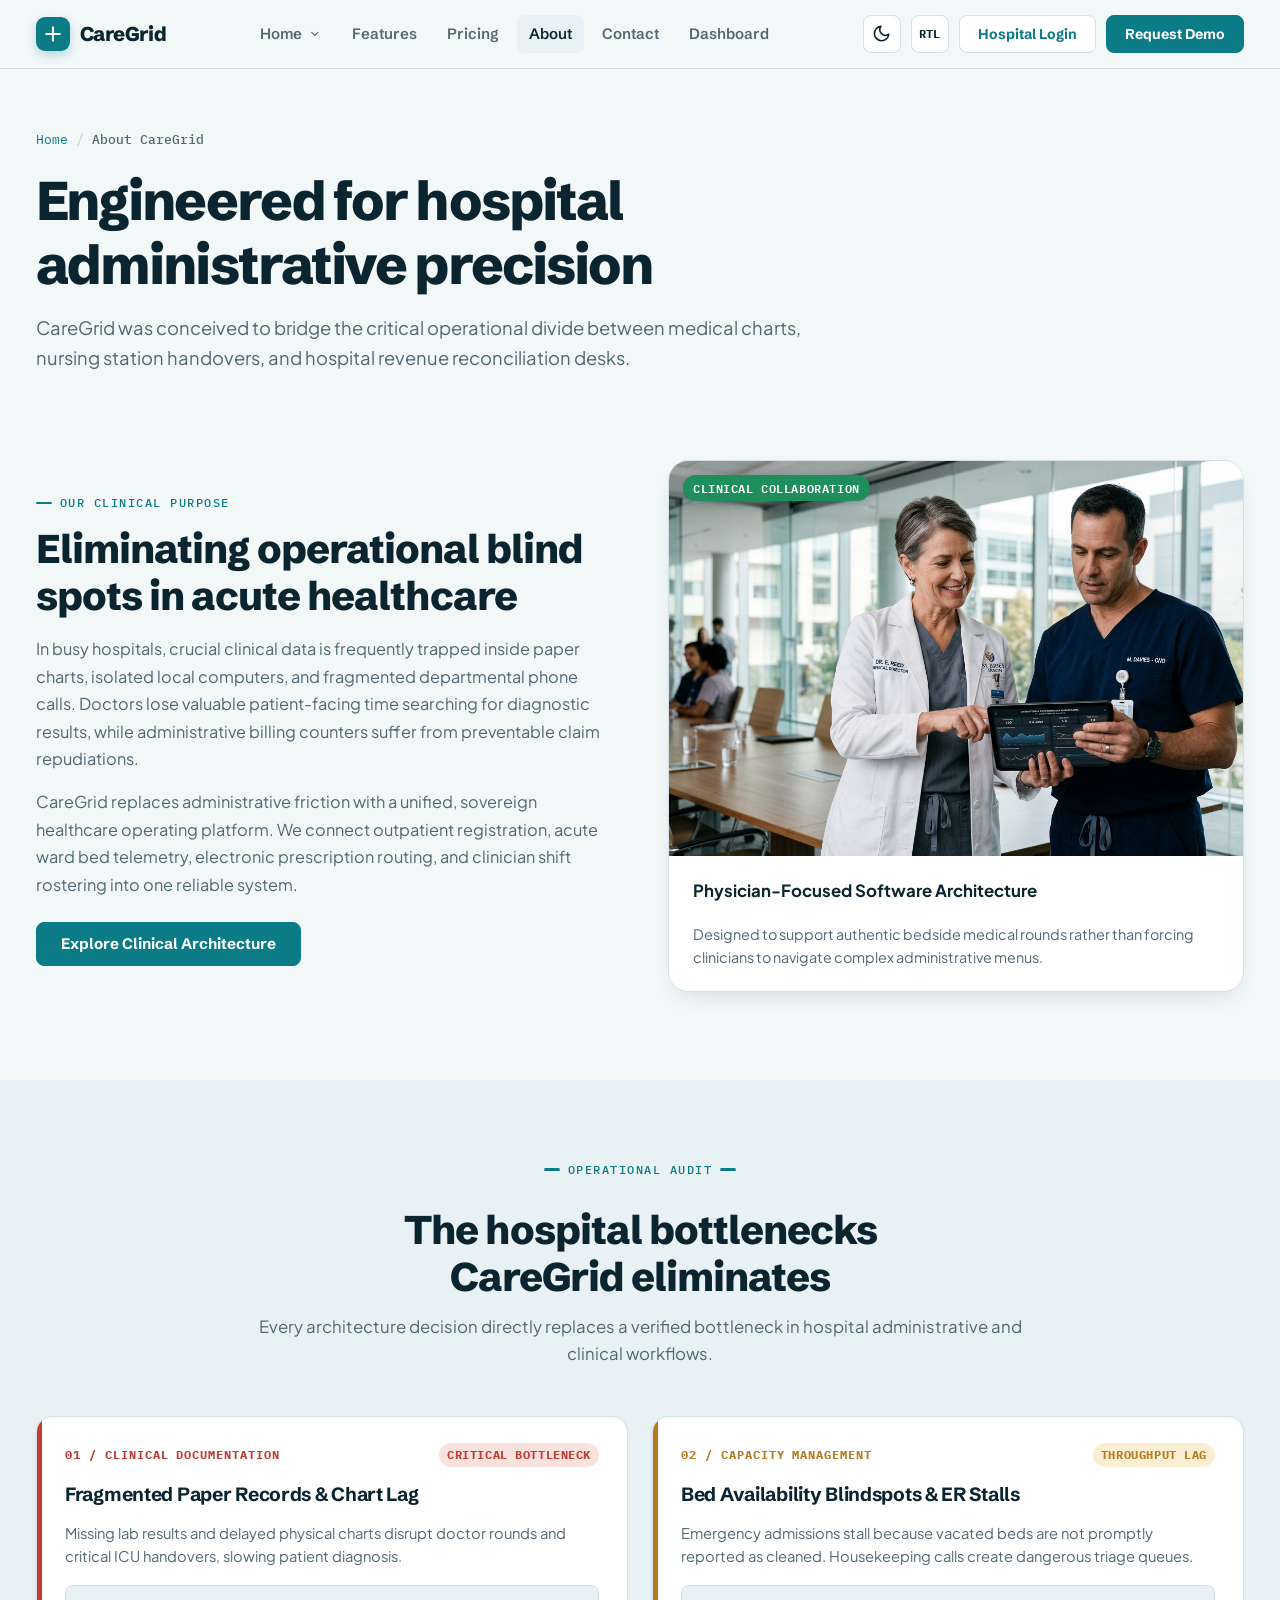
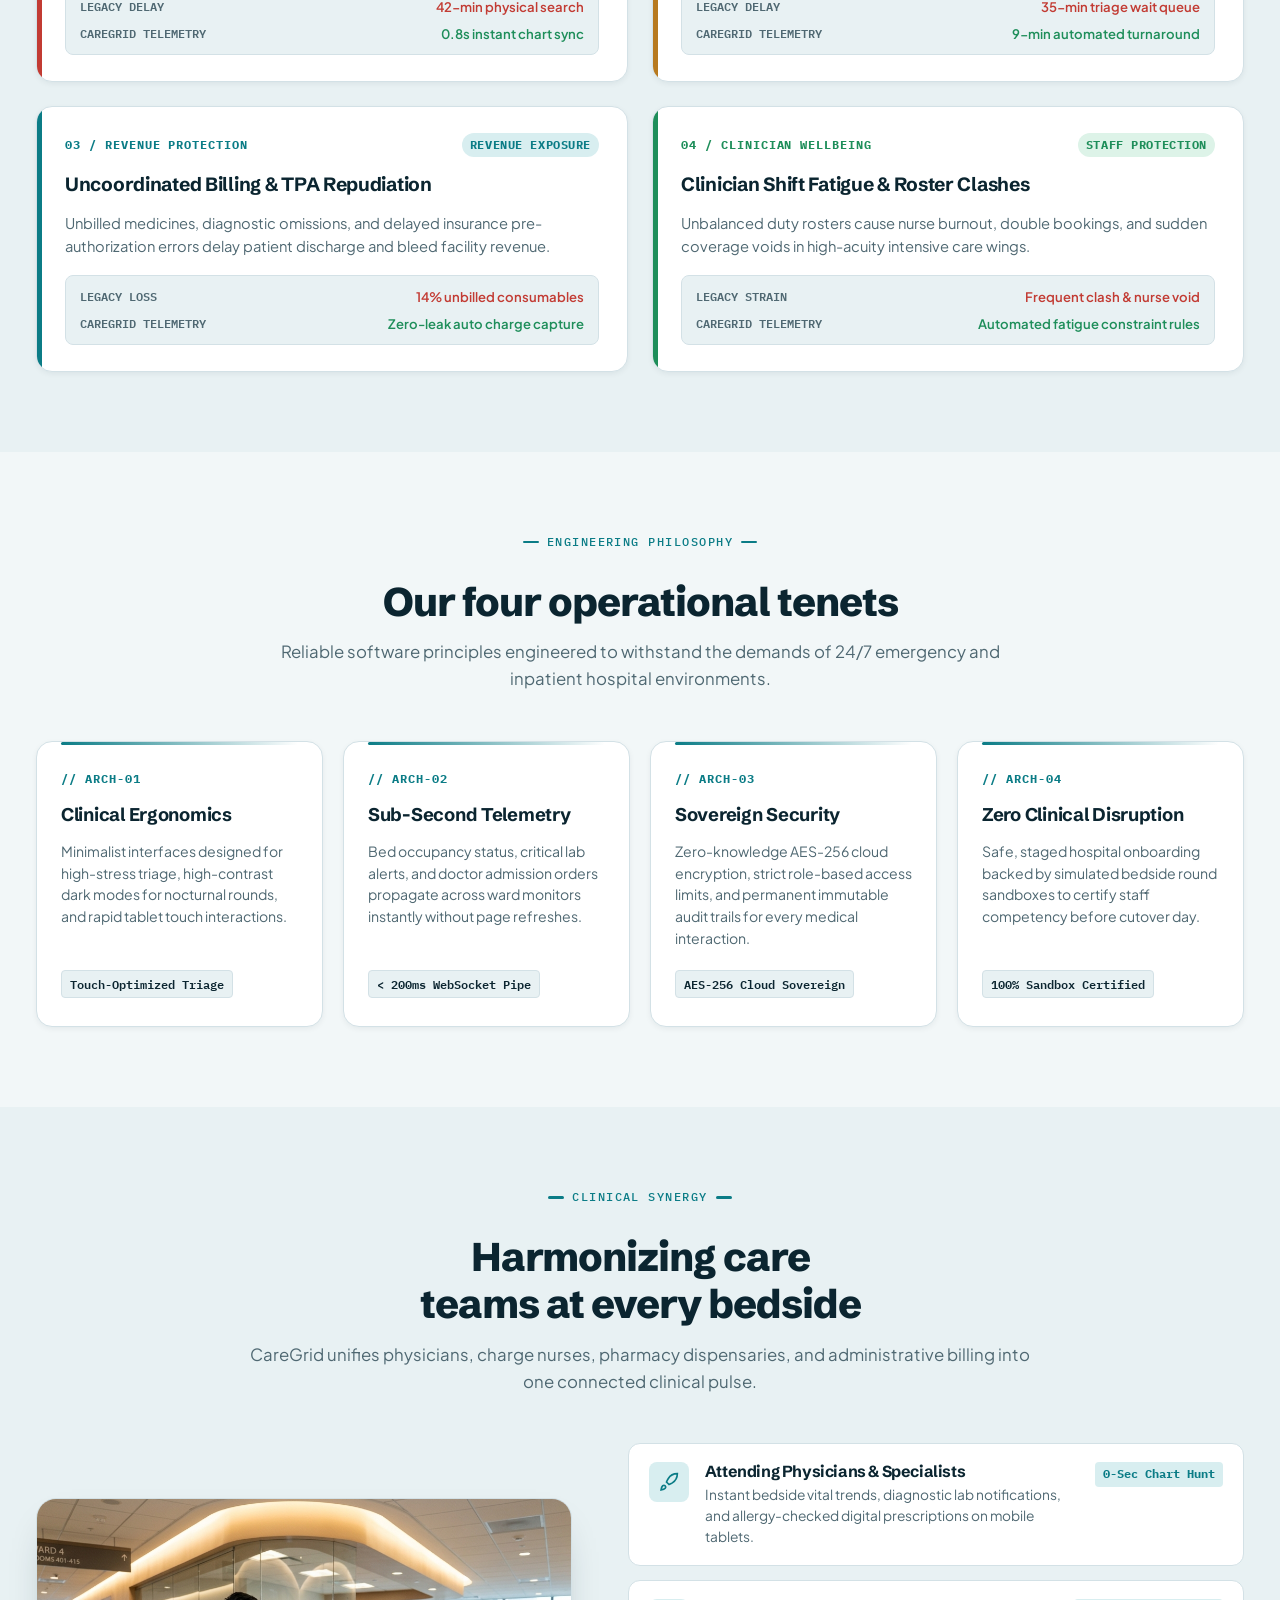
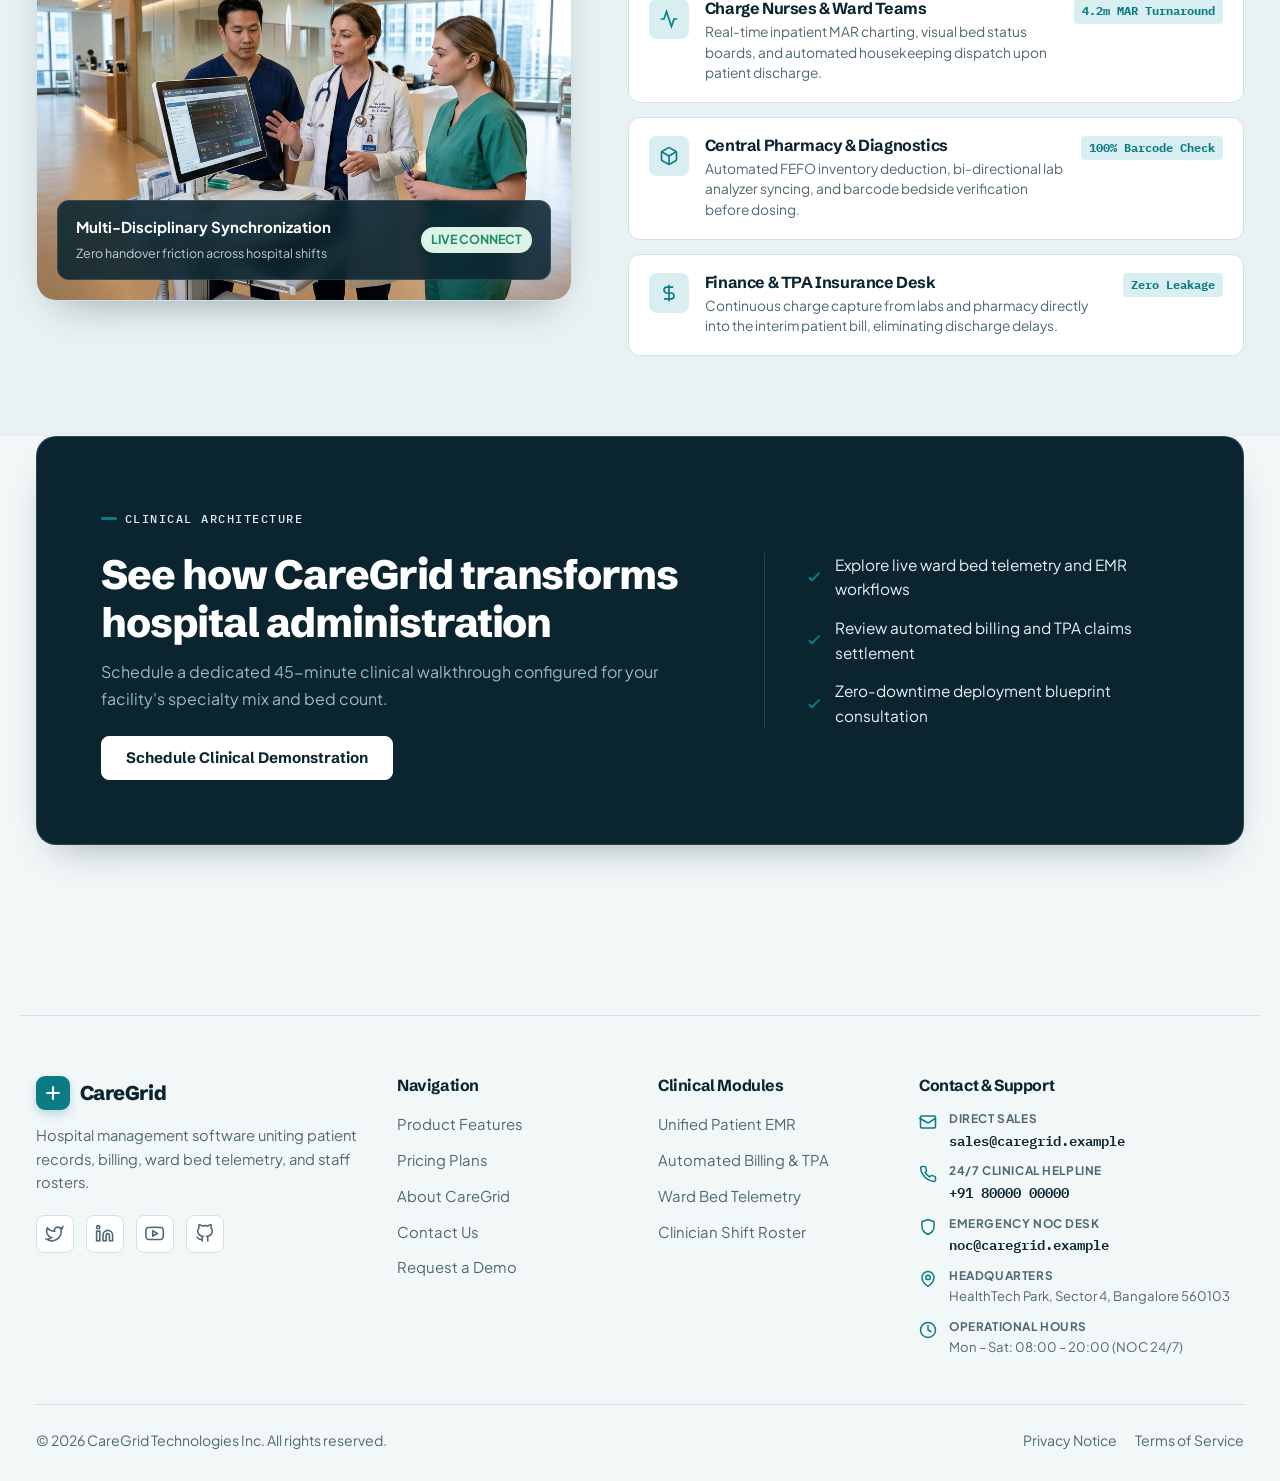
==== about.html @ 86143d31 "first commit" ====
<!DOCTYPE html>
<html lang="en" dir="ltr" data-theme="light">
<head>
  <meta charset="UTF-8">
  <meta name="viewport" content="width=device-width, initial-scale=1.0, viewport-fit=cover">
  <title>About CareGrid — Clinical Trust &amp; Hospital Management Software</title>
  <meta name="description" content="Discover CareGrid's clinical engineering purpose, product vision, and operational philosophy to eliminate hospital administrative friction.">
  
  <link rel="preconnect" href="https://fonts.googleapis.com">
  <link rel="preconnect" href="https://fonts.gstatic.com" crossorigin>
  <link href="https://fonts.googleapis.com/css2?family=IBM+Plex+Mono:wght@400;500;600;700&family=Plus+Jakarta+Sans:wght@400;500;600;700&family=Schibsted+Grotesk:wght@600;700;800&display=swap" rel="stylesheet">
  
  <link rel="stylesheet" href="assets/css/style.css">
</head>
<body id="top">

  <!-- ==========================================================================
       PUBLIC NAVBAR
       ========================================================================== -->
  <header class="site-header">
    <div class="wrap navbar">
      <a href="index.html" class="brand-logo" aria-label="CareGrid Hospital Suite">
        <span class="brand-mark">
          <svg viewBox="0 0 24 24" fill="none" stroke="currentColor" stroke-width="2.5" stroke-linecap="round" stroke-linejoin="round"><path d="M12 4v16M4 12h16"/></svg>
        </span>
        CareGrid
      </a>

      <nav class="nav-menu" aria-label="Main Navigation">
        <div class="nav-dropdown nav-item" id="desktopHomeDropdown">
          <a href="index.html" class="nav-link nav-home-link" id="desktopHomeToggle" aria-expanded="false">
            Home
            <svg class="ic" viewBox="0 0 24 24" fill="none" stroke="currentColor" stroke-width="2" style="width:0.9em;height:0.9em;"><path d="M6 9l6 6 6-6"/></svg>
          </a>
          <ul class="dropdown-menu">
            <li><a href="index.html" class="dropdown-link">Home 1 — Live Operations</a></li>
            <li><a href="home-2.html" class="dropdown-link">Home 2 — Modern Healthcare Tech</a></li>
          </ul>
        </div>
        <a href="features.html" class="nav-link">Features</a>
        <a href="pricing.html" class="nav-link">Pricing</a>
        <a href="about.html" class="nav-link active">About</a>
        <a href="contact.html" class="nav-link">Contact</a>
        <a href="dashboard.html" class="nav-link">Dashboard</a>
      </nav>

      <div class="header-actions">
        <button class="tool-btn theme-toggle-btn desktop-only" type="button" aria-label="Switch theme">
          <svg class="ic theme-icon" viewBox="0 0 24 24" fill="none" stroke="currentColor" stroke-width="2"><path d="M21 12.79A9 9 0 1 1 11.21 3 7 7 0 0 0 21 12.79z"/></svg>
        </button>

        <button class="tool-btn dir-toggle-btn desktop-only" type="button" aria-label="Switch text direction">
          <span class="dir-text">RTL</span>
        </button>

        <a href="login.html" class="btn btn-secondary btn-sm desktop-only">Hospital Login</a>
        <a href="demo.html" class="btn btn-sm desktop-only">Request Demo</a>

        <button class="hamburger-btn" type="button" id="hamburgerBtn" aria-label="Toggle navigation menu" aria-expanded="false">
          <svg class="ic" viewBox="0 0 24 24" fill="none" stroke="currentColor" stroke-width="2"><path d="M4 6h16M4 12h16M4 18h16"/></svg>
        </button>
      </div>
    </div>
  </header>

  <!-- Mobile Drawer -->
  <div class="mobile-drawer" id="mobileDrawer">
    <div class="mobile-drawer-body">
      <ul class="mobile-nav-links">
        <li>
          <a href="#" class="mobile-dropdown-toggle" id="mobileHomeToggle" aria-expanded="false">
            <span>Home</span>
            <svg class="ic chev-icon" viewBox="0 0 24 24" fill="none" stroke="currentColor" stroke-width="2"><path d="M6 9l6 6 6-6"/></svg>
          </a>
          <div class="mobile-dropdown-content" id="mobileHomeContent" hidden>
            <a href="index.html" class="dropdown-link">Home 1 — Live Operations</a>
            <a href="home-2.html" class="dropdown-link">Home 2 — Modern Healthcare Tech</a>
          </div>
        </li>
        <li><a href="features.html" class="nav-link">Features</a></li>
        <li><a href="pricing.html" class="nav-link">Pricing</a></li>
        <li><a href="about.html" class="nav-link active">About Us</a></li>
        <li><a href="contact.html" class="nav-link">Contact</a></li>
        <li><a href="dashboard.html" class="nav-link">Dashboard</a></li>
        <li><a href="demo.html" class="nav-link">Request Demo</a></li>
      </ul>

      <div class="mobile-controls-row">
        <button class="mobile-ctrl-btn theme-toggle-btn" type="button" aria-label="Switch theme">
          <svg class="ic theme-icon" viewBox="0 0 24 24" fill="none" stroke="currentColor" stroke-width="2"><path d="M21 12.79A9 9 0 1 1 11.21 3 7 7 0 0 0 21 12.79z"/></svg>
          <span class="theme-text">Dark</span>
        </button>
        <button class="mobile-ctrl-btn dir-toggle-btn" type="button" aria-label="Switch text direction">
          <span class="dir-text">RTL</span>
          <span>Direction</span>
        </button>
      </div>

      <div class="mobile-actions-stack">
        <a href="login.html" class="btn btn-secondary btn-block">Hospital Login</a>
        <a href="demo.html" class="btn btn-block">Request a Demo</a>
      </div>
    </div>
  </div>

  <main>
    <!-- ==========================================================================
         PAGE HEADING & BREADCRUMB
         ========================================================================== -->
    <section class="pagehead wrap">
      <div class="breadcrumb" aria-label="Breadcrumbs">
        <a href="index.html">Home</a>
        <span class="breadcrumb-separator">/</span>
        <span class="breadcrumb-current">About CareGrid</span>
      </div>
      <h1>Engineered for hospital administrative precision</h1>
      <p class="lead">CareGrid was conceived to bridge the critical operational divide between medical charts, nursing station handovers, and hospital revenue reconciliation desks.</p>
    </section>

    <!-- ==========================================================================
         COMPANY PURPOSE & PRODUCT VISION
         ========================================================================== -->
    <section class="sec-sm wrap">
      <div class="grid g2" style="align-items:center; gap: clamp(32px, 5vw, 56px);">
        <div>
          <span class="eyebrow">Our Clinical Purpose</span>
          <h2>Eliminating operational blind spots in acute healthcare</h2>
          <p style="margin-block:16px; font-size:1.02rem; line-height:1.68; color:var(--muted);">
            In busy hospitals, crucial clinical data is frequently trapped inside paper charts, isolated local computers, and fragmented departmental phone calls. Doctors lose valuable patient-facing time searching for diagnostic results, while administrative billing counters suffer from preventable claim repudiations.
          </p>
          <p style="font-size:1.02rem; line-height:1.68; color:var(--muted);">
            CareGrid replaces administrative friction with a unified, sovereign healthcare operating platform. We connect outpatient registration, acute ward bed telemetry, electronic prescription routing, and clinician shift rostering into one reliable system.
          </p>
          <div style="margin-top:24px;">
            <a href="demo.html" class="btn">Explore Clinical Architecture</a>
          </div>
        </div>

        <div>
          <div class="card card-media" style="box-shadow:var(--shadow-md); border-radius:var(--radius-xl); overflow:hidden;">
            <div class="card-img-wrap" style="aspect-ratio: 16/11;">
              <img src="assets/images/about-clinical-leadership.jpg" alt="Clinical hospital leadership and medical director conferring over operations console" loading="lazy">
              <span class="card-badge status-ok">Clinical Collaboration</span>
            </div>
            <div class="card-body" style="padding:22px 24px;">
              <b style="font-size:1.05rem; color:var(--ink); display:block; margin-bottom:6px;">Physician-Focused Software Architecture</b>
              <p style="font-size:0.9rem; color:var(--muted); margin:0;">
                Designed to support authentic bedside medical rounds rather than forcing clinicians to navigate complex administrative menus.
              </p>
            </div>
          </div>
        </div>
      </div>
    </section>

    <!-- ==========================================================================
         THE 4 HOSPITAL MANAGEMENT PROBLEMS WE SOLVE (DIAGNOSTIC PIPELINE)
         ========================================================================== -->
    <section class="sec sec-tint" style="margin-top:40px;">
      <div class="wrap">
        <div class="section-head center">
          <span class="eyebrow">Operational Audit</span>
          <h2>The hospital bottlenecks CareGrid eliminates</h2>
          <p>Every architecture decision directly replaces a verified bottleneck in hospital administrative and clinical workflows.</p>
        </div>

        <div class="problem-pipeline">
          <!-- Problem 01 -->
          <div class="problem-audit-card p-crit">
            <div class="problem-audit-meta">
              <span class="problem-audit-tag" style="color:var(--crit);">01 / Clinical Documentation</span>
              <span class="problem-audit-badge" style="background-color:var(--crit-soft); color:var(--crit);">Critical Bottleneck</span>
            </div>
            <h3>Fragmented Paper Records &amp; Chart Lag</h3>
            <p>
              Missing lab results and delayed physical charts disrupt doctor rounds and critical ICU handovers, slowing patient diagnosis.
            </p>
            <div class="problem-metric-strip">
              <div class="problem-metric-row">
                <span class="problem-metric-label">Legacy Delay</span>
                <span class="problem-metric-val bad">42-min physical search</span>
              </div>
              <div class="problem-metric-row">
                <span class="problem-metric-label">CareGrid Telemetry</span>
                <span class="problem-metric-val good">0.8s instant chart sync</span>
              </div>
            </div>
          </div>

          <!-- Problem 02 -->
          <div class="problem-audit-card p-warn">
            <div class="problem-audit-meta">
              <span class="problem-audit-tag" style="color:var(--warn);">02 / Capacity Management</span>
              <span class="problem-audit-badge" style="background-color:var(--warn-soft); color:var(--warn);">Throughput Lag</span>
            </div>
            <h3>Bed Availability Blindspots &amp; ER Stalls</h3>
            <p>
              Emergency admissions stall because vacated beds are not promptly reported as cleaned. Housekeeping calls create dangerous triage queues.
            </p>
            <div class="problem-metric-strip">
              <div class="problem-metric-row">
                <span class="problem-metric-label">Legacy Delay</span>
                <span class="problem-metric-val bad">35-min triage wait queue</span>
              </div>
              <div class="problem-metric-row">
                <span class="problem-metric-label">CareGrid Telemetry</span>
                <span class="problem-metric-val good">9-min automated turnaround</span>
              </div>
            </div>
          </div>

          <!-- Problem 03 -->
          <div class="problem-audit-card p-brand">
            <div class="problem-audit-meta">
              <span class="problem-audit-tag" style="color:var(--brand);">03 / Revenue Protection</span>
              <span class="problem-audit-badge" style="background-color:var(--brand-soft); color:var(--brand);">Revenue Exposure</span>
            </div>
            <h3>Uncoordinated Billing &amp; TPA Repudiation</h3>
            <p>
              Unbilled medicines, diagnostic omissions, and delayed insurance pre-authorization errors delay patient discharge and bleed facility revenue.
            </p>
            <div class="problem-metric-strip">
              <div class="problem-metric-row">
                <span class="problem-metric-label">Legacy Loss</span>
                <span class="problem-metric-val bad">14% unbilled consumables</span>
              </div>
              <div class="problem-metric-row">
                <span class="problem-metric-label">CareGrid Telemetry</span>
                <span class="problem-metric-val good">Zero-leak auto charge capture</span>
              </div>
            </div>
          </div>

          <!-- Problem 04 -->
          <div class="problem-audit-card p-ok">
            <div class="problem-audit-meta">
              <span class="problem-audit-tag" style="color:var(--ok);">04 / Clinician Wellbeing</span>
              <span class="problem-audit-badge" style="background-color:var(--ok-soft); color:var(--ok);">Staff Protection</span>
            </div>
            <h3>Clinician Shift Fatigue &amp; Roster Clashes</h3>
            <p>
              Unbalanced duty rosters cause nurse burnout, double bookings, and sudden coverage voids in high-acuity intensive care wings.
            </p>
            <div class="problem-metric-strip">
              <div class="problem-metric-row">
                <span class="problem-metric-label">Legacy Strain</span>
                <span class="problem-metric-val bad">Frequent clash &amp; nurse void</span>
              </div>
              <div class="problem-metric-row">
                <span class="problem-metric-label">CareGrid Telemetry</span>
                <span class="problem-metric-val good">Automated fatigue constraint rules</span>
              </div>
            </div>
          </div>
        </div>
      </div>
    </section>

    <!-- ==========================================================================
         PRODUCT PHILOSOPHY & OPERATIONAL APPROACH (ARCHITECTURAL RAIL)
         ========================================================================== -->
    <section class="sec wrap">
      <div class="section-head center">
        <span class="eyebrow">Engineering Philosophy</span>
        <h2>Our four operational tenets</h2>
        <p>Reliable software principles engineered to withstand the demands of 24/7 emergency and inpatient hospital environments.</p>
      </div>

      <div class="tenet-rail">
        <div class="tenet-card">
          <span class="tenet-stamp">// ARCH-01</span>
          <h3>Clinical Ergonomics</h3>
          <p>
            Minimalist interfaces designed for high-stress triage, high-contrast dark modes for nocturnal rounds, and rapid tablet touch interactions.
          </p>
          <span class="tenet-spec-pill">Touch-Optimized Triage</span>
        </div>

        <div class="tenet-card">
          <span class="tenet-stamp">// ARCH-02</span>
          <h3>Sub-Second Telemetry</h3>
          <p>
            Bed occupancy status, critical lab alerts, and doctor admission orders propagate across ward monitors instantly without page refreshes.
          </p>
          <span class="tenet-spec-pill">&lt; 200ms WebSocket Pipe</span>
        </div>

        <div class="tenet-card">
          <span class="tenet-stamp">// ARCH-03</span>
          <h3>Sovereign Security</h3>
          <p>
            Zero-knowledge AES-256 cloud encryption, strict role-based access limits, and permanent immutable audit trails for every medical interaction.
          </p>
          <span class="tenet-spec-pill">AES-256 Cloud Sovereign</span>
        </div>

        <div class="tenet-card">
          <span class="tenet-stamp">// ARCH-04</span>
          <h3>Zero Clinical Disruption</h3>
          <p>
            Safe, staged hospital onboarding backed by simulated bedside round sandboxes to certify staff competency before cutover day.
          </p>
          <span class="tenet-spec-pill">100% Sandbox Certified</span>
        </div>
      </div>
    </section>

    <!-- ==========================================================================
         NEW SECTION: HEALTHCARE TECHNOLOGY & TEAM COLLABORATION
         ========================================================================== -->
    <section class="sec sec-tint">
      <div class="wrap">
        <div class="section-head center">
          <span class="eyebrow">Clinical Synergy</span>
          <h2>Harmonizing care teams at every bedside</h2>
          <p>CareGrid unifies physicians, charge nurses, pharmacy dispensaries, and administrative billing into one connected clinical pulse.</p>
        </div>

        <div class="synergy-grid">
          <!-- Left: Real Collaborative Hospital Image -->
          <div class="synergy-visual">
            <img src="assets/images/about-team-collaboration.jpg" alt="Physician and nursing staff collaborating around a digital mobile ward cart" loading="lazy">
            <div class="synergy-overlay-badge">
              <div>
                <b>Multi-Disciplinary Synchronization</b>
                <span>Zero handover friction across hospital shifts</span>
              </div>
              <span class="chip c-ok" style="font-weight:700;">LIVE CONNECT</span>
            </div>
          </div>

          <!-- Right: Departmental Synergy Stack -->
          <div class="synergy-stack">
            <div class="synergy-role-card">
              <div class="synergy-role-icon">
                <svg class="ic" viewBox="0 0 24 24" fill="none" stroke="currentColor" stroke-width="2"><path d="M4.5 16.5c-1.5 1.26-2 5-2 5s3.74-.5 5-2c.71-.84.7-2.13-.09-2.91a2.18 2.18 0 0 0-2.91-.09z"/><path d="M12 15l-3-3a22 22 0 0 1 2-3.95A12.88 12.88 0 0 1 22 2c0 2.72-.78 7.5-6 11a22.35 22.35 0 0 1-4 2z"/></svg>
              </div>
              <div class="synergy-role-content">
                <h4>Attending Physicians &amp; Specialists</h4>
                <p>Instant bedside vital trends, diagnostic lab notifications, and allergy-checked digital prescriptions on mobile tablets.</p>
              </div>
              <span class="synergy-metric-badge">0-Sec Chart Hunt</span>
            </div>

            <div class="synergy-role-card">
              <div class="synergy-role-icon">
                <svg class="ic" viewBox="0 0 24 24" fill="none" stroke="currentColor" stroke-width="2"><path d="M22 12h-4l-3 9L9 3l-3 9H2"/></svg>
              </div>
              <div class="synergy-role-content">
                <h4>Charge Nurses &amp; Ward Teams</h4>
                <p>Real-time inpatient MAR charting, visual bed status boards, and automated housekeeping dispatch upon patient discharge.</p>
              </div>
              <span class="synergy-metric-badge">4.2m MAR Turnaround</span>
            </div>

            <div class="synergy-role-card">
              <div class="synergy-role-icon">
                <svg class="ic" viewBox="0 0 24 24" fill="none" stroke="currentColor" stroke-width="2"><path d="M21 16V8a2 2 0 0 0-1-1.73l-7-4a2 2 0 0 0-2 0l-7 4A2 2 0 0 0 3 8v8a2 2 0 0 0 1 1.73l7 4a2 2 0 0 0 2 0l7-4A2 2 0 0 0 21 16z"/><polyline points="3.27 6.96 12 12.01 20.73 6.96"/><line x1="12" y1="22.08" x2="12" y2="12"/></svg>
              </div>
              <div class="synergy-role-content">
                <h4>Central Pharmacy &amp; Diagnostics</h4>
                <p>Automated FEFO inventory deduction, bi-directional lab analyzer syncing, and barcode bedside verification before dosing.</p>
              </div>
              <span class="synergy-metric-badge">100% Barcode Check</span>
            </div>

            <div class="synergy-role-card">
              <div class="synergy-role-icon">
                <svg class="ic" viewBox="0 0 24 24" fill="none" stroke="currentColor" stroke-width="2"><path d="M12 2v20M17 5H9.5a3.5 3.5 0 0 0 0 7h5a3.5 3.5 0 0 1 0 7H6"/></svg>
              </div>
              <div class="synergy-role-content">
                <h4>Finance &amp; TPA Insurance Desk</h4>
                <p>Continuous charge capture from labs and pharmacy directly into the interim patient bill, eliminating discharge delays.</p>
              </div>
              <span class="synergy-metric-badge">Zero Leakage</span>
            </div>
          </div>
        </div>
      </div>
    </section>

    <!-- ==========================================================================
         FINAL DEMO REQUEST CTA
         ========================================================================== -->
    <section class="sec wrap" style="padding-top:0;">
      <div class="final-cta-card">
        <div>
          <span class="eyebrow" style="color:var(--brand-soft);">Clinical Architecture</span>
          <h2 style="font-size:clamp(1.8rem, 3.2vw, 2.6rem); color:#FFFFFF; margin-top:10px;">
            See how CareGrid transforms hospital administration
          </h2>
          <p style="color:var(--deep-muted); max-width:48ch; font-size:1rem; line-height:1.65; margin-top:12px;">
            Schedule a dedicated 45-minute clinical walkthrough configured for your facility's specialty mix and bed count.
          </p>
          <div style="margin-top:24px;">
            <a href="demo.html" class="btn btn-on-deep">Schedule Clinical Demonstration</a>
          </div>
        </div>

        <div style="border-left:1px solid rgba(255,255,255,0.12); padding-left:clamp(20px, 3.5vw, 40px);">
          <ul class="final-checklist">
            <li>
              <svg class="ic" viewBox="0 0 24 24" fill="none" stroke="currentColor" stroke-width="2.5"><path d="M5 12l4 4 10-10"/></svg>
              <span>Explore live ward bed telemetry and EMR workflows</span>
            </li>
            <li>
              <svg class="ic" viewBox="0 0 24 24" fill="none" stroke="currentColor" stroke-width="2.5"><path d="M5 12l4 4 10-10"/></svg>
              <span>Review automated billing and TPA claims settlement</span>
            </li>
            <li>
              <svg class="ic" viewBox="0 0 24 24" fill="none" stroke="currentColor" stroke-width="2.5"><path d="M5 12l4 4 10-10"/></svg>
              <span>Zero-downtime deployment blueprint consultation</span>
            </li>
          </ul>
        </div>
      </div>
    </section>
  </main>

  <!-- ==========================================================================
       SHARED FOOTER
       ========================================================================== -->
  <footer class="site-footer wrap">
    <div class="footer-grid">
      <div class="footer-col">
        <a href="index.html" class="brand-logo" style="margin-bottom: 14px;">
          <span class="brand-mark"><svg viewBox="0 0 24 24" fill="none" stroke="currentColor" stroke-width="2.5"><path d="M12 4v16M4 12h16"/></svg></span>
          CareGrid
        </a>
        <p style="font-size:0.92rem; line-height:1.6; max-width:34ch; color:var(--muted);">
          Hospital management software uniting patient records, billing, ward bed telemetry, and staff rosters.
        </p>
        <div class="footer-socials" aria-label="CareGrid Socials">
          <a href="https://twitter.com" class="social-link" target="_blank" rel="noopener noreferrer" aria-label="Twitter"><svg class="ic" viewBox="0 0 24 24" fill="none" stroke="currentColor" stroke-width="2"><path d="M22 4s-.7 2.1-2 3.4c1.6 10-9.4 17.3-18 11.6 2.2.1 4.4-.6 6-2C3 15.5.5 9.6 3 5c2.2 2.6 5.6 4.1 9 4-.9-4.2 4-6.6 7-3.8 1.1 0 3-1.2 3-1.2z"/></svg></a>
          <a href="https://linkedin.com" class="social-link" target="_blank" rel="noopener noreferrer" aria-label="LinkedIn"><svg class="ic" viewBox="0 0 24 24" fill="none" stroke="currentColor" stroke-width="2"><path d="M16 8a6 6 0 0 1 6 6v7h-4v-7a2 2 0 0 0-2-2 2 2 0 0 0-2 2v7h-4v-7a6 6 0 0 1 6-6z"/><rect x="2" y="9" width="4" height="12"/><circle cx="4" cy="4" r="2"/></svg></a>
          <a href="https://youtube.com" class="social-link" target="_blank" rel="noopener noreferrer" aria-label="YouTube"><svg class="ic" viewBox="0 0 24 24" fill="none" stroke="currentColor" stroke-width="2"><path d="M22.54 6.42a2.78 2.78 0 0 0-1.94-2C18.88 4 12 4 12 4s-6.88 0-8.6.46a2.78 2.78 0 0 0-1.94 2A29 29 0 0 0 1 11.75a29 29 0 0 0 .46 5.33A2.78 2.78 0 0 0 3.4 19c1.72.46 8.6.46 8.6.46s6.88 0 8.6-.46a2.78 2.78 0 0 0 1.94-2 29 29 0 0 0 .46-5.25 29 29 0 0 0-.46-5.33z"/><polygon points="9.75 15.02 15.5 11.75 9.75 8.48 9.75 15.02"/></svg></a>
          <a href="https://github.com" class="social-link" target="_blank" rel="noopener noreferrer" aria-label="GitHub"><svg class="ic" viewBox="0 0 24 24" fill="none" stroke="currentColor" stroke-width="2"><path d="M9 19c-5 1.5-5-2.5-7-3m14 6v-3.87a3.37 3.37 0 0 0-.94-2.61c3.14-.35 6.44-1.54 6.44-7A5.44 5.44 0 0 0 20 4.77 5.07 5.07 0 0 0 19.91 1S18.73.65 16 2.48a13.38 13.38 0 0 0-7 0C6.27.65 5.09 1 5.09 1A5.07 5.07 0 0 0 5 4.77a5.44 5.44 0 0 0-1.5 3.78c0 5.42 3.3 6.61 6.44 7A3.37 3.37 0 0 0 9 18.13V22"/></svg></a>
        </div>
      </div>

      <div class="footer-col">
        <h4>Navigation</h4>
        <ul class="footer-links">
          <li><a href="features.html">Product Features</a></li>
          <li><a href="pricing.html">Pricing Plans</a></li>
          <li><a href="about.html">About CareGrid</a></li>
          <li><a href="contact.html">Contact Us</a></li>
          <li><a href="demo.html">Request a Demo</a></li>
        </ul>
      </div>

      <div class="footer-col">
        <h4>Clinical Modules</h4>
        <ul class="footer-links">
          <li><a href="features.html#records">Unified Patient EMR</a></li>
          <li><a href="features.html#billing">Automated Billing &amp; TPA</a></li>
          <li><a href="features.html#beds">Ward Bed Telemetry</a></li>
          <li><a href="features.html#roster">Clinician Shift Roster</a></li>
        </ul>
      </div>

      <div class="footer-col">
        <h4>Contact &amp; Support</h4>
        <ul class="footer-contact-list">
          <li class="footer-contact-item">
            <svg class="contact-icon" viewBox="0 0 24 24" fill="none" stroke="currentColor" stroke-width="2" stroke-linecap="round" stroke-linejoin="round" aria-hidden="true">
              <rect x="2" y="4" width="20" height="16" rx="2"/><path d="m22 7-8.97 5.7a1.94 1.94 0 0 1-2.06 0L1 7"/>
            </svg>
            <div class="contact-meta">
              <b>Direct Sales</b>
              <a href="mailto:sales@caregrid.example" class="mono">sales@caregrid.example</a>
            </div>
          </li>
          <li class="footer-contact-item">
            <svg class="contact-icon" viewBox="0 0 24 24" fill="none" stroke="currentColor" stroke-width="2" stroke-linecap="round" stroke-linejoin="round" aria-hidden="true">
              <path d="M22 16.92v3a2 2 0 0 1-2.18 2 19.79 19.79 0 0 1-8.63-3.07 19.5 19.5 0 0 1-6-6 19.79 19.79 0 0 1-3.07-8.67A2 2 0 0 1 4.11 2h3a2 2 0 0 1 2 1.72 12.84 12.84 0 0 0 .7 2.81 2 2 0 0 1-.45 2.11L8.09 9.91a16 16 0 0 0 6 6l1.27-1.27a2 2 0 0 1 2.11-.45 12.84 12.84 0 0 0 2.81.7A2 2 0 0 1 22 16.92z"/>
            </svg>
            <div class="contact-meta">
              <b>24/7 Clinical Helpline</b>
              <a href="tel:+918000000000" class="mono">+91 80000 00000</a>
            </div>
          </li>
          <li class="footer-contact-item">
            <svg class="contact-icon" viewBox="0 0 24 24" fill="none" stroke="currentColor" stroke-width="2" stroke-linecap="round" stroke-linejoin="round" aria-hidden="true">
              <path d="M12 22s8-4 8-10V5l-8-3-8 3v7c0 6 8 10 8 10z"/>
            </svg>
            <div class="contact-meta">
              <b>Emergency NOC Desk</b>
              <a href="mailto:noc@caregrid.example" class="mono">noc@caregrid.example</a>
            </div>
          </li>
          <li class="footer-contact-item">
            <svg class="contact-icon" viewBox="0 0 24 24" fill="none" stroke="currentColor" stroke-width="2" stroke-linecap="round" stroke-linejoin="round" aria-hidden="true">
              <path d="M20 10c0 6-8 12-8 12s-8-6-8-12a8 8 0 0 1 16 0Z"/><circle cx="12" cy="10" r="3"/>
            </svg>
            <div class="contact-meta">
              <b>Headquarters</b>
              <span>HealthTech Park, Sector 4, Bangalore 560103</span>
            </div>
          </li>
          <li class="footer-contact-item">
            <svg class="contact-icon" viewBox="0 0 24 24" fill="none" stroke="currentColor" stroke-width="2" stroke-linecap="round" stroke-linejoin="round" aria-hidden="true">
              <circle cx="12" cy="12" r="10"/><polyline points="12 6 12 12 16 14"/>
            </svg>
            <div class="contact-meta">
              <b>Operational Hours</b>
              <span>Mon – Sat: 08:00 – 20:00 (NOC 24/7)</span>
            </div>
          </li>
        </ul>
      </div>
    </div>

    <div class="footer-bottom">
      <span>&copy; 2026 CareGrid Technologies Inc. All rights reserved.</span>
      <div style="display:flex; gap:18px;">
        <a href="#top" style="color:var(--muted);">Privacy Notice</a>
        <a href="#top" style="color:var(--muted);">Terms of Service</a>
      </div>
    </div>
  </footer>

  <button class="back-to-top" id="backToTop" type="button" aria-label="Back to top">
    <svg class="ic" viewBox="0 0 24 24" fill="none" stroke="currentColor" stroke-width="2.5"><path d="M18 15l-6-6-6 6"/></svg>
  </button>

  <div class="scrim-backdrop" id="scrimBackdrop" hidden>
    <div class="modal-dialog" id="modalContainer" role="dialog" aria-modal="true"></div>
  </div>

  <script src="assets/js/main.js"></script>
</body>
</html>
---- assets/css/style.css ----
@import url('./variables.css');
@import url('./base.css');
@import url('./components.css');
@import url('./rtl.css');

/**
 * CareGrid Hospital Suite - Master Layouts & Hero Styles
 */

/* ==========================================================================
   1. HERO SECTIONS (FULL VIEWPORT HEIGHT ON ALL SCREEN SIZES)
   ========================================================================== */
.hero-section {
  min-height: calc(100vh - var(--header-height));
  display: flex;
  align-items: center;
  padding-block: clamp(32px, 6vh, 64px);
  position: relative;
  overflow: hidden;
}

.hero-grid {
  display: grid;
  grid-template-columns: 1.05fr 0.95fr;
  gap: clamp(32px, 4vw, 56px);
  align-items: center;
  width: 100%;
}

.hero-content {
  display: flex;
  flex-direction: column;
  gap: 20px;
}

.hero-pill {
  display: inline-flex;
  align-items: center;
  gap: 10px;
  border: 1px solid var(--line);
  background-color: var(--surface);
  border-radius: var(--radius-pill);
  padding: 6px 16px 6px 8px;
  font-size: 0.85rem;
  font-weight: 600;
  color: var(--muted);
  width: fit-content;
  box-shadow: var(--shadow-sm);
}

.hero-pill b {
  background-color: var(--brand);
  color: var(--on-brand);
  border-radius: var(--radius-pill);
  padding: 3px 10px;
  font-size: 0.72rem;
  letter-spacing: 0.05em;
}

.hero-title em {
  font-style: normal;
  color: var(--brand);
}

.hero-lead {
  font-size: clamp(1.05rem, 1.8vw, 1.18rem);
  line-height: 1.65;
  color: var(--muted);
  max-width: 52ch;
}

.hero-cta-group {
  display: flex;
  gap: 14px;
  flex-wrap: wrap;
  margin-top: 10px;
}

.hero-proof {
  display: flex;
  gap: 20px 28px;
  flex-wrap: wrap;
  margin-top: 16px;
  color: var(--muted);
  font-size: 0.88rem;
}

.hero-proof span {
  display: inline-flex;
  align-items: center;
  gap: 8px;
}

.hero-proof .ic {
  color: var(--ok);
}

/* Hero Visual Composition */
.hero-visual {
  position: relative;
  display: flex;
  flex-direction: column;
  gap: 16px;
}

.hero-board {
  background-color: var(--surface);
  border: 1px solid var(--line);
  border-radius: var(--radius-xl);
  box-shadow: var(--shadow-lg);
  overflow: hidden;
}

.hero-board-top {
  display: flex;
  justify-content: space-between;
  align-items: center;
  gap: 12px;
  padding: 16px 22px;
  border-bottom: 1px solid var(--line);
  background-color: var(--surface-2);
  flex-wrap: wrap;
}

.hero-board-top b {
  font-size: 0.98rem;
  color: var(--ink);
}

.hero-board-body {
  padding: 20px 22px 24px;
}

.hero-board-subhead {
  display: flex;
  justify-content: space-between;
  align-items: center;
  font-size: 0.85rem;
  color: var(--muted);
  margin-bottom: 14px;
  flex-wrap: wrap;
  gap: 8px;
}

.hero-composite-thumb {
  display: flex;
  align-items: center;
  gap: 14px;
  padding: 12px 16px;
  border: 1px solid var(--line);
  background-color: var(--surface);
  border-radius: var(--radius-md);
  box-shadow: var(--shadow-sm);
}

.hero-composite-thumb img {
  width: 64px;
  height: 48px;
  object-fit: cover;
  border-radius: var(--radius-xs);
}

.hero-composite-thumb b {
  display: block;
  font-size: 0.92rem;
  color: var(--ink);
}

.hero-composite-thumb span {
  font-size: 0.78rem;
  color: var(--muted);
}

/* ==========================================================================
   2. HOME 2 ALTERNATIVE FULL-SCREEN HERO (HEALTHCARE TECHNOLOGY CONCEPT)
   ========================================================================== */
.hero-tech-section {
  min-height: calc(100vh - var(--header-height));
  display: flex;
  align-items: center;
  padding-block: clamp(32px, 6vh, 64px);
  position: relative;
  background: linear-gradient(135deg, var(--bg) 0%, var(--surface-2) 100%);
  border-bottom: 1px solid var(--line);
  overflow: hidden;
}

.hero-tech-grid {
  display: grid;
  grid-template-columns: 1.1fr 0.9fr;
  gap: clamp(32px, 4vw, 60px);
  align-items: center;
  width: 100%;
}

.hero-tech-card {
  position: relative;
  border-radius: var(--radius-xl);
  overflow: hidden;
  box-shadow: var(--shadow-float);
  border: 1px solid var(--line);
  background-color: var(--surface);
}

.hero-tech-card img {
  width: 100%;
  aspect-ratio: 16 / 11;
  object-fit: cover;
}

.hero-tech-overlay {
  position: absolute;
  bottom: 16px;
  left: 16px;
  right: 16px;
  padding: 14px 18px;
  background-color: rgba(11, 37, 48, 0.88);
  backdrop-filter: blur(8px);
  -webkit-backdrop-filter: blur(8px);
  border: 1px solid rgba(255, 255, 255, 0.15);
  border-radius: var(--radius-md);
  color: #FFFFFF;
  display: flex;
  justify-content: space-between;
  align-items: center;
  gap: 12px;
  flex-wrap: wrap;
}

[dir="rtl"] .hero-tech-overlay {
  left: 16px;
  right: 16px;
}

.hero-tech-overlay b {
  font-size: 0.92rem;
  color: #FFFFFF;
}

.hero-tech-overlay .telemetry-tag {
  font-family: var(--font-mono);
  font-size: 0.74rem;
  background-color: var(--brand);
  color: #FFFFFF;
  padding: 3px 8px;
  border-radius: var(--radius-pill);
}

/* Telemetry KPI Strip */
.kpi-strip {
  display: grid;
  grid-template-columns: repeat(4, 1fr);
  gap: 12px;
  margin-top: 32px;
}

.kpi-strip-item {
  background-color: var(--surface);
  border: 1px solid var(--line);
  border-radius: var(--radius-md);
  padding: 14px 12px;
  display: flex;
  flex-direction: column;
  justify-content: flex-start;
  height: 100%;
  box-sizing: border-box;
  transition: transform var(--transition-fast), border-color var(--transition-fast);
}

.kpi-strip-item:hover {
  border-color: var(--brand);
  transform: translateY(-2px);
}

.kpi-strip-item b {
  font-family: var(--font-heading);
  font-size: clamp(1.08rem, 1.28vw, 1.25rem);
  font-weight: 800;
  color: var(--brand);
  letter-spacing: -0.02em;
  display: block;
  white-space: nowrap;
  line-height: 1.2;
}

.kpi-strip-item span {
  font-size: 0.78rem;
  line-height: 1.35;
  color: var(--muted);
  display: block;
  margin-top: 6px;
  min-height: 2.7em;
}

/* ==========================================================================
   3. ASYMMETRIC & ALTERNATING SPLIT SECTIONS (HOME 2)
   ========================================================================== */
.split-section {
  display: grid;
  grid-template-columns: 1fr 1fr;
  gap: clamp(32px, 5vw, 64px);
  align-items: center;
}

.split-section.reverse .split-visual {
  order: -1;
}

.split-content {
  display: flex;
  flex-direction: column;
  gap: 18px;
}

.split-visual {
  background-color: var(--surface);
  border: 1px solid var(--line);
  border-radius: var(--radius-xl);
  overflow: hidden;
  box-shadow: var(--shadow-md);
  align-self: center;
}

.split-visual img {
  width: 100%;
  aspect-ratio: 16 / 10;
  object-fit: cover;
}

.split-visual-body {
  padding: 24px 26px;
}

/* Chronological Clinical Event Stream */
.event-stream {
  display: flex;
  flex-direction: column;
  gap: 14px;
}

.event-item {
  display: flex;
  gap: 16px;
  align-items: flex-start;
  padding-bottom: 12px;
  border-bottom: 1px solid var(--line);
}

.event-item:last-child {
  padding-bottom: 0;
  border-bottom: none;
}

.event-time {
  font-family: var(--font-mono);
  font-size: 0.8rem;
  color: var(--brand);
  font-weight: 700;
  width: 68px;
  flex-shrink: 0;
  padding-top: 1px;
}

.event-info {
  display: flex;
  flex-direction: column;
  gap: 3px;
}

.event-info b {
  font-size: 0.93rem;
  line-height: 1.35;
  color: var(--ink);
}

.event-info span {
  font-size: 0.84rem;
  line-height: 1.45;
  color: var(--muted);
}

/* Problem vs Solution Comparison Grid */
.challenge-grid {
  display: grid;
  grid-template-columns: 1fr 1fr;
  gap: 28px;
}

.challenge-card {
  border-radius: var(--radius-xl);
  overflow: hidden;
  border: 1.5px solid var(--line);
  background-color: var(--surface);
  display: flex;
  flex-direction: column;
  height: 100%;
}

.challenge-card.is-problem {
  border-color: rgba(194, 59, 51, 0.4);
}

.challenge-card.is-solution {
  border-color: rgba(11, 124, 134, 0.6);
  box-shadow: var(--shadow-md);
}

.challenge-header {
  padding: 14px 20px;
  font-family: var(--font-mono);
  font-size: 0.8rem;
  font-weight: 700;
  text-transform: uppercase;
  letter-spacing: 0.08em;
  display: flex;
  align-items: center;
  gap: 8px;
}

.challenge-card.is-problem .challenge-header {
  background-color: var(--crit-soft);
  color: var(--crit);
}

.challenge-card.is-solution .challenge-header {
  background-color: var(--ok-soft);
  color: var(--ok);
}

.challenge-img-wrap {
  width: 100%;
  aspect-ratio: 16 / 10;
  overflow: hidden;
  background-color: var(--surface-2);
}

.challenge-img-wrap img {
  width: 100%;
  height: 100%;
  object-fit: cover;
}

.challenge-body {
  padding: 24px;
  display: flex;
  flex-direction: column;
  gap: 16px;
  flex-grow: 1;
}

.challenge-body h3 {
  font-size: 1.25rem;
  line-height: 1.35;
  color: var(--ink);
  min-height: 2.7em;
  margin: 0;
  display: flex;
  align-items: flex-start;
}

.challenge-body .challenge-lead {
  color: var(--muted);
  font-size: 0.94rem;
  line-height: 1.55;
  min-height: 3.2em;
  margin: 0;
}

.challenge-body ul {
  list-style: none;
  margin: 0;
  padding: 0;
  display: flex;
  flex-direction: column;
  gap: 12px;
  font-size: 0.92rem;
}

.challenge-body li {
  display: flex;
  align-items: center;
  gap: 10px;
  height: 28px;
  line-height: 1.3;
}

.challenge-body li span {
  white-space: nowrap;
  font-size: clamp(0.78rem, 0.95vw, 0.92rem);
  color: var(--ink);
}

.challenge-body li .ic {
  flex-shrink: 0;
  width: 18px;
  height: 18px;
}

/* ==========================================================================
   4. TRUST & LOGO PRESENTATION (ILLUSTRATIVE PLACEHOLDERS)
   ========================================================================== */
.trust-strip {
  padding-block: 36px;
  border-block: 1px solid var(--line);
  display: flex;
  flex-direction: column;
  align-items: center;
  text-align: center;
  gap: 20px;
}

.trust-title {
  font-size: 0.88rem;
  color: var(--muted);
  font-weight: 500;
  text-align: center;
  max-width: none;
}

.trust-title span {
  font-family: var(--font-mono);
  font-size: 0.78rem;
  font-weight: 700;
  text-transform: uppercase;
  letter-spacing: 0.08em;
  color: var(--brand);
  display: block;
  margin-bottom: 4px;
}

.trust-title small {
  display: block;
  font-size: 0.88rem;
  color: var(--muted);
  margin-top: 2px;
}

.trust-logos {
  display: flex;
  gap: 20px clamp(24px, 4vw, 56px);
  flex-wrap: wrap;
  width: 100%;
  justify-content: center;
  align-items: center;
}

.trust-brand {
  font-family: var(--font-heading);
  font-weight: 800;
  font-size: clamp(1.02rem, 1.25vw, 1.15rem);
  letter-spacing: -0.02em;
  color: var(--muted);
  opacity: 0.85;
  transition: opacity var(--transition-fast), color var(--transition-fast);
  white-space: nowrap;
}

.trust-brand:hover {
  opacity: 1;
  color: var(--brand);
}

/* ==========================================================================
   5. INTERACTIVE DASHBOARD MINI PREVIEW
   ========================================================================== */
.dash-kpis {
  display: grid;
  grid-template-columns: repeat(auto-fit, minmax(130px, 1fr));
  gap: 14px;
}

.dash-kpi-box {
  border: 1px solid var(--line);
  border-radius: var(--radius-sm);
  padding: 14px 16px;
  background-color: var(--bg);
}

.dash-kpi-box span {
  display: block;
  font-size: 0.76rem;
  color: var(--muted);
}

.dash-kpi-box b {
  font-family: var(--font-mono);
  font-weight: 600;
  font-size: 1.35rem;
  letter-spacing: -0.03em;
  color: var(--ink);
}

/* Daily Collections Bar Chart */
.collections-chart {
  display: flex;
  align-items: flex-end;
  gap: 12px;
  height: 160px;
  padding: 12px 6px 0;
  border-bottom: 1px solid var(--line);
  background: repeating-linear-gradient(to top, transparent 0 38px, var(--line) 38px 39px);
}

.chart-col {
  flex: 1;
  display: flex;
  flex-direction: column;
  justify-content: flex-end;
  align-items: center;
  gap: 6px;
  height: 100%;
  min-width: 0;
}

.chart-bar {
  width: 100%;
  max-width: 46px;
  background-color: var(--brand);
  border-radius: 6px 6px 0 0;
  transition: height 0.4s ease, background-color var(--transition-fast);
}

.chart-bar:hover {
  background-color: var(--brand-hover);
}

.chart-col span {
  font-family: var(--font-mono);
  font-size: 0.72rem;
  color: var(--muted);
}

.chart-axis {
  display: flex;
  gap: 12px;
  padding: 8px 6px 0;
}

.chart-axis span {
  flex: 1;
  text-align: center;
  font-family: var(--font-mono);
  font-size: 0.75rem;
  color: var(--muted);
}

/* Wards Grid */
.wards-grid {
  display: grid;
  grid-template-columns: repeat(auto-fit, minmax(min(100%, 260px), 1fr));
  gap: 18px;
}

.ward-card {
  border: 1px solid var(--line);
  border-radius: var(--radius-sm);
  padding: 16px;
  background-color: var(--bg);
}

.ward-card .beds-grid {
  grid-template-columns: repeat(6, 1fr);
  gap: 6px;
}

/* Roster Table */
.roster-table td.s,
.roster-table th.s {
  text-align: center;
}

.roster-table .shift-badge {
  display: inline-block;
  width: 36px;
  border-radius: 6px;
  font-family: var(--font-mono);
  font-size: 0.76rem;
  font-weight: 600;
  padding: 3px 0;
  text-align: center;
}

.s-M { background-color: var(--info-soft); color: var(--info); }
.s-E { background-color: var(--warn-soft); color: var(--warn); }
.s-N { background-color: var(--brand-soft); color: var(--brand); }
.s-O { color: var(--muted); }

/* ==========================================================================
   6. ROLLOUT STEPS & TESTIMONIALS (Deep Navy Section)
   ========================================================================== */
.rollout-steps {
  display: grid;
  grid-template-columns: repeat(auto-fit, minmax(min(100%, 250px), 1fr));
  border: 1px solid var(--line);
  border-radius: var(--radius-lg);
  overflow: hidden;
}

.step-card {
  padding: 28px 24px;
  border-right: 1px solid var(--line);
  border-bottom: 1px solid var(--line);
  background-color: var(--surface);
  display: flex;
  flex-direction: column;
  gap: 12px;
  height: 100%;
  box-sizing: border-box;
}

[dir="rtl"] .step-card {
  border-right: none;
  border-left: 1px solid var(--line);
}

.step-card .week-tag {
  font-family: var(--font-mono);
  font-size: 0.78rem;
  font-weight: 700;
  color: var(--brand);
  letter-spacing: 0.08em;
}

.step-card h3 {
  font-size: 1.18rem;
  line-height: 1.35;
  color: var(--ink);
  min-height: 2.7em;
  margin: 0;
  display: flex;
  align-items: flex-start;
}

.step-card p {
  color: var(--muted);
  font-size: 0.92rem;
  line-height: 1.55;
  margin: 0;
  flex-grow: 1;
}

.quote-grid {
  display: grid;
  grid-template-columns: repeat(auto-fit, minmax(min(100%, 340px), 1fr));
  gap: 24px;
  margin-top: 48px;
}

.quote-card {
  padding: 30px;
  border-radius: var(--radius-lg);
  background-color: rgba(255, 255, 255, 0.04);
  border: 1px solid var(--deep-line);
  display: flex;
  flex-direction: column;
  gap: 20px;
}

.quote-card p {
  font-size: 1.08rem;
  line-height: 1.65;
  color: var(--deep-ink);
}

.quote-author {
  display: flex;
  align-items: center;
  gap: 14px;
  margin-top: auto;
}

.author-avatar {
  width: 44px;
  height: 44px;
  border-radius: 50%;
  background-color: var(--brand);
  color: var(--on-brand);
  display: grid;
  place-items: center;
  font-family: var(--font-heading);
  font-weight: 800;
  font-size: 1.1rem;
  flex-shrink: 0;
}

.author-meta b {
  display: block;
  font-size: 0.98rem;
  color: var(--deep-ink);
}

.author-meta span {
  font-size: 0.84rem;
  color: var(--deep-muted);
}

/* ==========================================================================
   7. FINAL CTA BANNER
   ========================================================================== */
.final-cta-card {
  border-radius: var(--radius-xl);
  background-color: var(--deep);
  color: var(--deep-ink);
  padding: clamp(32px, 5vw, 64px);
  display: grid;
  grid-template-columns: 1.2fr 0.8fr;
  gap: 40px;
  align-items: center;
  border: 1px solid var(--deep-line);
  box-shadow: var(--shadow-lg);
}

.final-cta-card h2 {
  color: var(--deep-ink);
}

.final-cta-card p {
  color: var(--deep-muted);
  margin-top: 14px;
  font-size: 1.05rem;
}

.final-checklist {
  list-style: none;
  padding: 0;
  margin: 0;
  display: flex;
  flex-direction: column;
  gap: 14px;
}

.final-checklist li {
  display: flex;
  align-items: center;
  gap: 12px;
  color: var(--deep-ink);
  font-size: 0.96rem;
}

.final-checklist li .ic {
  color: var(--brand);
}

/* ==========================================================================
   8. RESPONSIVENESS & MEDIA QUERIES
   ========================================================================== */
@media (max-width: 1200px) {
  .hero-grid,
  .hero-tech-grid,
  .split-section,
  .final-cta-card {
    grid-template-columns: 1fr;
  }
  .split-section.reverse .split-visual {
    order: 0;
  }
  /* iPad / iPad Pro Rule: Maximum TWO cards per row */
  .kpi-strip {
    grid-template-columns: repeat(2, 1fr);
  }
}

@media (max-width: 980px) {
  .challenge-grid {
    grid-template-columns: 1fr;
  }
  .challenge-body li {
    height: auto;
    align-items: flex-start;
  }
  .challenge-body li span {
    white-space: normal;
  }
  .challenge-body h3,
  .challenge-body .challenge-lead {
    min-height: auto;
  }
}

@media (max-width: 680px) {
  .kpi-strip {
    grid-template-columns: 1fr;
  }
  .hero-section,
  .hero-tech-section {
    padding-block: 40px;
  }
}

/* ==========================================================================
   9. PHASE 3 — FEATURES PAGE COMPONENT STYLES (CLEAN & SIMPLE)
   ========================================================================== */
.features-hero-section {
  padding-block: clamp(40px, 5vw, 64px);
  border-bottom: 1px solid var(--line);
  background-color: var(--bg);
}

.features-hero-content {
  max-width: 800px;
  margin-inline: auto;
  text-align: center;
  display: flex;
  flex-direction: column;
  align-items: center;
}

.features-hero-banner {
  margin-top: 36px;
  width: 100%;
  border-radius: var(--radius-xl);
  overflow: hidden;
  border: 1px solid var(--line);
  box-shadow: var(--shadow-md);
  position: relative;
  background-color: var(--surface);
}

.features-hero-banner img {
  width: 100%;
  aspect-ratio: 21 / 9;
  object-fit: cover;
  display: block;
}

@media (max-width: 768px) {
  .features-hero-banner img {
    aspect-ratio: 16 / 9;
  }
}

.features-hero-badge {
  position: absolute;
  bottom: 16px;
  left: 20px;
  background-color: rgba(11, 37, 48, 0.88);
  backdrop-filter: blur(8px);
  -webkit-backdrop-filter: blur(8px);
  border: 1px solid rgba(255, 255, 255, 0.15);
  color: #FFFFFF;
  padding: 8px 16px;
  border-radius: var(--radius-pill);
  font-size: 0.84rem;
  font-family: var(--font-mono);
  display: inline-flex;
  align-items: center;
  gap: 8px;
}

[dir="rtl"] .features-hero-badge {
  left: auto;
  right: 20px;
}

/* Feature Alternating Section Deep-Dive (Clean & Spacious) */
.feature-row {
  display: grid;
  grid-template-columns: 1fr 1fr;
  gap: clamp(36px, 5vw, 64px);
  align-items: center;
  padding-block: clamp(48px, 6vw, 76px);
  border-bottom: 1px solid var(--line);
}

.feature-row:last-of-type {
  border-bottom: none;
}

.feature-content {
  display: flex;
  flex-direction: column;
  gap: 14px;
}

.feature-content h2 {
  font-size: clamp(1.6rem, 2.6vw, 2.1rem);
  line-height: 1.24;
}

.feature-content p {
  color: var(--muted);
  font-size: 1rem;
  line-height: 1.65;
  margin: 0;
}

.feature-bullets {
  list-style: none;
  padding: 0;
  margin: 6px 0 0;
  display: flex;
  flex-direction: column;
  gap: 10px;
}

.feature-bullets li {
  display: flex;
  align-items: flex-start;
  gap: 10px;
  font-size: 0.94rem;
  color: var(--ink);
  line-height: 1.5;
}

.feature-bullets li .bullet-dot {
  width: 7px;
  height: 7px;
  border-radius: 50%;
  background-color: var(--brand);
  margin-top: 7px;
  flex-shrink: 0;
}

/* Feature Visual Card - Clean, Uncluttered, Focused */
.feature-visual {
  border-radius: var(--radius-xl);
  overflow: hidden;
  border: 1px solid var(--line);
  background-color: var(--surface);
  box-shadow: var(--shadow-sm);
  position: relative;
  transition: transform var(--transition-normal), box-shadow var(--transition-normal);
}

.feature-visual:hover {
  transform: translateY(-2px);
  box-shadow: var(--shadow-md);
}

.feature-visual-img {
  width: 100%;
  aspect-ratio: 16 / 11;
  object-fit: cover;
  display: block;
}

.feature-visual-caption {
  padding: 14px 20px;
  background-color: var(--surface);
  border-top: 1px solid var(--line);
  display: flex;
  justify-content: space-between;
  align-items: center;
  gap: 12px;
  flex-wrap: wrap;
}

.feature-visual-caption b {
  font-family: var(--font-mono);
  font-size: 0.8rem;
  letter-spacing: 0.04em;
  color: var(--ink);
}

.feature-visual-caption .metric-pill {
  font-family: var(--font-mono);
  font-size: 0.74rem;
  font-weight: 700;
  color: var(--brand);
  background-color: var(--surface-2);
  padding: 3px 10px;
  border-radius: var(--radius-pill);
}

/* Visual Hospital Inter-Departmental Continuum Workflow */
.continuum-section {
  padding-block: clamp(56px, 7vw, 84px);
  background-color: var(--surface-2);
  border-block: 1px solid var(--line);
}

.continuum-grid {
  display: grid;
  grid-template-columns: repeat(5, 1fr);
  gap: 14px;
  margin-top: 36px;
  position: relative;
}

.continuum-card {
  background-color: var(--surface);
  border: 1px solid var(--line);
  border-radius: var(--radius-md);
  padding: 20px 16px;
  display: flex;
  flex-direction: column;
  gap: 8px;
  box-shadow: var(--shadow-xs);
  transition: transform var(--transition-fast), border-color var(--transition-fast);
}

.continuum-card:hover {
  transform: translateY(-2px);
  border-color: var(--brand);
}

.continuum-step {
  font-family: var(--font-mono);
  font-size: 0.72rem;
  font-weight: 700;
  color: var(--brand);
  text-transform: uppercase;
  letter-spacing: 0.08em;
  display: flex;
  align-items: center;
  justify-content: space-between;
}

.continuum-step::after {
  content: "→";
  font-size: 1.1rem;
  color: var(--muted);
  line-height: 1;
}

.continuum-card:last-child .continuum-step::after {
  content: "✓";
  color: var(--ok);
}

[dir="rtl"] .continuum-step::after {
  content: "←";
}
[dir="rtl"] .continuum-card:last-child .continuum-step::after {
  content: "✓";
}

.continuum-card h3 {
  font-size: 1rem;
  margin: 0;
  color: var(--ink);
}

.continuum-card p {
  font-size: 0.85rem;
  color: var(--muted);
  line-height: 1.5;
  margin: 0;
}

@media (max-width: 1200px) {
  .feature-row {
    grid-template-columns: 1fr;
    gap: 32px;
  }
  .feature-row .feature-visual {
    order: 1;
  }
  .feature-row .feature-content {
    order: 2;
  }
  /* iPad / iPad Pro Rule: Maximum TWO cards per row */
  .continuum-grid {
    grid-template-columns: repeat(2, 1fr);
  }
}

@media (max-width: 680px) {
  .continuum-grid {
    grid-template-columns: 1fr;
  }
  .continuum-step::after {
    content: "↓";
  }
  [dir="rtl"] .continuum-step::after {
    content: "↓";
  }
}

/* ==========================================================================
   10. PHASE 4 — PRICING PAGE COMPONENT STYLES
   ========================================================================== */
.pricing-hero-section {
  padding-block: clamp(40px, 5vw, 64px);
  border-bottom: 1px solid var(--line);
  background-color: var(--bg);
  text-align: center;
}

.pricing-hero-content {
  max-width: 760px;
  margin-inline: auto;
  display: flex;
  flex-direction: column;
  align-items: center;
}

/* ==========================================================================
   Capability Matrix Grid (Modern Modular Replacement for Raw Table)
   ========================================================================== */
.cap-grid {
  display: grid;
  grid-template-columns: repeat(2, 1fr);
  gap: 24px;
  margin-top: 36px;
  align-items: stretch;
}

.cap-card {
  background-color: var(--surface);
  border: 1px solid var(--line);
  border-radius: var(--radius-lg);
  padding: 24px;
  display: flex;
  flex-direction: column;
  gap: 16px;
  box-shadow: var(--shadow-sm);
  transition: transform var(--transition-fast), border-color var(--transition-fast);
  height: 100%;
}

.cap-card:hover {
  border-color: var(--brand);
  transform: translateY(-2px);
}

.cap-header {
  display: flex;
  align-items: center;
  justify-content: space-between;
  border-bottom: 1px solid var(--line);
  padding-bottom: 14px;
  min-height: 52px;
  gap: 10px;
}

.cap-header h3 {
  font-size: 1.05rem;
  font-weight: 700;
  color: var(--ink);
  margin: 0;
  line-height: 1.3;
}

.cap-badge {
  font-family: var(--font-mono);
  font-size: 0.72rem;
  font-weight: 700;
  text-transform: uppercase;
  letter-spacing: 0.06em;
  padding: 3px 8px;
  border-radius: var(--radius-pill);
  background-color: var(--brand-soft);
  color: var(--brand);
  flex-shrink: 0;
}

.cap-list {
  list-style: none;
  margin: 0;
  padding: 0;
  display: flex;
  flex-direction: column;
  gap: 14px;
  flex-grow: 1;
}

.cap-item {
  display: flex;
  flex-direction: column;
  justify-content: space-between;
  gap: 8px;
  padding-bottom: 12px;
  border-bottom: 1px dashed var(--line);
  min-height: 76px;
}

.cap-item:last-child {
  padding-bottom: 0;
  border-bottom: none;
}

.cap-name {
  font-size: 0.90rem;
  font-weight: 600;
  color: var(--ink);
  line-height: 1.35;
  min-height: 2.5em;
  display: flex;
  align-items: center;
}

.cap-tiers {
  display: grid;
  grid-template-columns: repeat(3, 1fr);
  gap: 6px;
}

.tier-pill {
  font-family: var(--font-mono);
  font-size: 0.72rem;
  padding: 4px 6px;
  border-radius: 4px;
  background-color: var(--surface-2);
  color: var(--muted);
  display: flex;
  align-items: center;
  justify-content: center;
  text-align: center;
  white-space: nowrap;
  line-height: 1.2;
}

.tier-pill.clinic {
  border-left: 2.5px solid var(--muted);
}

.tier-pill.hospital {
  background-color: var(--brand-soft);
  color: var(--brand);
  font-weight: 600;
  border-left: 2.5px solid var(--brand);
}

.tier-pill.network {
  background-color: var(--ok-soft);
  color: var(--ok);
  font-weight: 600;
  border-left: 2.5px solid var(--ok);
}

[dir="rtl"] .tier-pill.clinic,
[dir="rtl"] .tier-pill.hospital,
[dir="rtl"] .tier-pill.network {
  border-left: none;
  border-right: 2.5px solid;
}

@media (max-width: 1024px) {
  .cap-grid {
    grid-template-columns: repeat(2, 1fr);
  }
}

@media (max-width: 768px) {
  .cap-grid {
    grid-template-columns: 1fr;
  }
  .cap-tiers {
    grid-template-columns: 1fr;
  }
  .cap-name {
    min-height: auto;
  }
  .cap-item {
    min-height: auto;
  }
}

/* Comparison Table (Fallback / Legacy) */
.comparison-table-wrap {
  width: 100%;
  overflow-x: auto;
  border: 1px solid var(--line);
  border-radius: var(--radius-lg);
  background-color: var(--surface);
  box-shadow: var(--shadow-sm);
  margin-top: 32px;
}

.comparison-table {
  width: 100%;
  min-width: 720px;
  border-collapse: collapse;
  text-align: center;
}

.comparison-table th,
.comparison-table td {
  padding: 14px 18px;
  border-bottom: 1px solid var(--line);
  font-size: 0.92rem;
}

.comparison-table th {
  background-color: var(--surface-2);
  font-family: var(--font-heading);
  font-weight: 700;
  color: var(--ink);
  font-size: 0.95rem;
}

.comparison-table th.col-feature,
.comparison-table td.col-feature {
  text-align: left;
  position: sticky;
  left: 0;
  background-color: var(--surface);
  z-index: 2;
  font-weight: 600;
  width: 38%;
}

[dir="rtl"] .comparison-table th.col-feature,
[dir="rtl"] .comparison-table td.col-feature {
  text-align: right;
  left: auto;
  right: 0;
}

.comparison-table th.col-feature {
  background-color: var(--surface-2);
}

.comparison-table th.col-hot,
.comparison-table td.col-hot {
  background-color: rgba(11, 124, 134, 0.04);
}

.comparison-table tr.category-row td {
  background-color: var(--surface-2);
  font-family: var(--font-mono);
  font-size: 0.74rem;
  font-weight: 700;
  letter-spacing: 0.08em;
  text-transform: uppercase;
  color: var(--brand-dark);
  text-align: left;
  padding-block: 10px;
}

[dir="rtl"] .comparison-table tr.category-row td {
  text-align: right;
}

.comparison-table .check-yes {
  color: var(--ok);
  font-weight: 700;
  display: inline-flex;
  align-items: center;
  justify-content: center;
}

.comparison-table .check-no {
  color: var(--muted);
  font-size: 1.1rem;
}

.comparison-table .val-text {
  font-family: var(--font-mono);
  font-size: 0.82rem;
  color: var(--ink);
  font-weight: 600;
}

/* FAQ Details / Summary */
.faq-grid {
  display: flex;
  flex-direction: column;
  gap: 12px;
  max-width: 820px;
  margin-inline: auto;
  margin-top: 36px;
}

.faq-item {
  border: 1px solid var(--line);
  border-radius: var(--radius-md);
  background-color: var(--surface);
  padding: 0 22px;
  transition: border-color var(--transition-fast), box-shadow var(--transition-fast);
}

.faq-item[open] {
  border-color: var(--brand);
  box-shadow: var(--shadow-xs);
}

.faq-item summary {
  cursor: pointer;
  list-style: none;
  padding: 18px 0;
  font-family: var(--font-heading);
  font-weight: 700;
  font-size: 1.05rem;
  color: var(--ink);
  display: flex;
  justify-content: space-between;
  align-items: center;
  gap: 16px;
  user-select: none;
}

.faq-item summary::-webkit-details-marker {
  display: none;
}

.faq-item summary::after {
  content: "+";
  font-size: 1.4rem;
  line-height: 1;
  color: var(--brand);
  font-weight: 400;
  transition: transform var(--transition-fast);
}

.faq-item[open] summary::after {
  content: "−";
}

.faq-item p {
  padding-bottom: 20px;
  margin: 0;
  font-size: 0.95rem;
  line-height: 1.65;
  color: var(--muted);
}

/* ==========================================================================
   ABOUT PAGE UNIQUE COMPONENT LAYOUTS
   ========================================================================== */

/* 1. Diagnostic Problem Pipeline (2x2 Asymmetric Clinical Audit Grid) */
.problem-pipeline {
  display: grid;
  grid-template-columns: repeat(2, 1fr);
  gap: 24px;
  margin-top: 36px;
}

.problem-audit-card {
  background-color: var(--surface);
  border: 1px solid var(--line);
  border-radius: var(--radius-lg);
  padding: 26px 28px;
  display: flex;
  flex-direction: column;
  gap: 16px;
  box-shadow: var(--shadow-sm);
  position: relative;
  overflow: hidden;
  transition: transform var(--transition-fast), box-shadow var(--transition-fast);
}

.problem-audit-card:hover {
  transform: translateY(-2px);
  box-shadow: var(--shadow-md);
}

.problem-audit-card::before {
  content: "";
  position: absolute;
  top: 0;
  left: 0;
  bottom: 0;
  width: 5px;
}

.problem-audit-card.p-crit::before { background-color: var(--crit); }
.problem-audit-card.p-warn::before { background-color: var(--warn); }
.problem-audit-card.p-brand::before { background-color: var(--brand); }
.problem-audit-card.p-ok::before { background-color: var(--ok); }

.problem-audit-meta {
  display: flex;
  align-items: center;
  justify-content: space-between;
  gap: 12px;
}

.problem-audit-tag {
  font-family: var(--font-mono);
  font-size: 0.75rem;
  font-weight: 700;
  letter-spacing: 0.08em;
  text-transform: uppercase;
}

.problem-audit-badge {
  font-family: var(--font-mono);
  font-size: 0.72rem;
  font-weight: 700;
  padding: 3px 8px;
  border-radius: var(--radius-pill);
  text-transform: uppercase;
  letter-spacing: 0.05em;
}

.problem-audit-card h3 {
  font-size: 1.2rem;
  font-weight: 700;
  color: var(--ink);
  margin: 0;
}

.problem-audit-card p {
  color: var(--muted);
  font-size: 0.92rem;
  line-height: 1.6;
  margin: 0;
}

.problem-metric-strip {
  background-color: var(--surface-2);
  border: 1px solid var(--line);
  border-radius: var(--radius-sm);
  padding: 10px 14px;
  display: flex;
  flex-direction: column;
  gap: 6px;
  font-size: 0.82rem;
}

.problem-metric-row {
  display: flex;
  align-items: center;
  justify-content: space-between;
  gap: 8px;
}

.problem-metric-label {
  font-family: var(--font-mono);
  font-weight: 600;
  color: var(--muted);
  font-size: 0.75rem;
  text-transform: uppercase;
}

.problem-metric-val {
  font-weight: 600;
}

.problem-metric-val.bad {
  color: var(--crit);
}

.problem-metric-val.good {
  color: var(--ok);
}

/* 2. Architectural Blueprint Rail (Four Tenets) */
.tenet-rail {
  display: grid;
  grid-template-columns: repeat(4, 1fr);
  gap: 20px;
  margin-top: 36px;
}

.tenet-card {
  background-color: var(--surface);
  border: 1px solid var(--line);
  border-radius: var(--radius-lg);
  padding: 28px 24px;
  display: flex;
  flex-direction: column;
  gap: 14px;
  box-shadow: var(--shadow-sm);
  position: relative;
  transition: all var(--transition-fast);
}

.tenet-card:hover {
  border-color: var(--brand);
  transform: translateY(-3px);
  box-shadow: var(--shadow-md);
}

.tenet-card::after {
  content: "";
  position: absolute;
  top: 0;
  left: 24px;
  right: 24px;
  height: 3px;
  background: linear-gradient(90deg, var(--brand), transparent);
  border-radius: 2px;
}

.tenet-stamp {
  font-family: var(--font-mono);
  font-size: 0.74rem;
  font-weight: 700;
  color: var(--brand);
  letter-spacing: 0.08em;
}

.tenet-card h3 {
  font-size: 1.15rem;
  font-weight: 700;
  color: var(--ink);
  margin: 0;
  line-height: 1.3;
}

.tenet-card p {
  color: var(--muted);
  font-size: 0.88rem;
  line-height: 1.55;
  margin: 0;
  flex-grow: 1;
}

.tenet-spec-pill {
  font-family: var(--font-mono);
  font-size: 0.72rem;
  padding: 4px 8px;
  border-radius: 4px;
  background-color: var(--surface-2);
  border: 1px solid var(--line);
  color: var(--ink);
  font-weight: 600;
  align-self: flex-start;
  margin-top: 6px;
}

/* 3. Healthcare Team Synergy Showcase (New Collaboration Section) */
.synergy-grid {
  display: grid;
  grid-template-columns: 1fr 1.15fr;
  gap: clamp(32px, 5vw, 56px);
  align-items: center;
  margin-top: 36px;
}

.synergy-visual {
  position: relative;
  border-radius: var(--radius-xl);
  overflow: hidden;
  box-shadow: var(--shadow-lg);
  border: 1px solid var(--line);
}

.synergy-visual img {
  width: 100%;
  aspect-ratio: 4 / 3;
  object-fit: cover;
  display: block;
}

.synergy-overlay-badge {
  position: absolute;
  bottom: 20px;
  left: 20px;
  right: 20px;
  background-color: rgba(11, 37, 48, 0.88);
  backdrop-filter: blur(8px);
  -webkit-backdrop-filter: blur(8px);
  color: #FFFFFF;
  padding: 14px 18px;
  border-radius: var(--radius-md);
  border: 1px solid rgba(255, 255, 255, 0.12);
  display: flex;
  align-items: center;
  justify-content: space-between;
  gap: 12px;
}

.synergy-overlay-badge b {
  font-size: 0.94rem;
  display: block;
}

.synergy-overlay-badge span {
  font-size: 0.78rem;
  color: rgba(255, 255, 255, 0.75);
}

.synergy-stack {
  display: flex;
  flex-direction: column;
  gap: 14px;
}

.synergy-role-card {
  background-color: var(--surface);
  border: 1px solid var(--line);
  border-radius: var(--radius-md);
  padding: 18px 20px;
  display: flex;
  align-items: flex-start;
  gap: 16px;
  box-shadow: var(--shadow-xs);
  transition: all var(--transition-fast);
}

.synergy-role-card:hover {
  border-color: var(--brand);
  background-color: var(--surface-2);
}

.synergy-role-icon {
  width: 40px;
  height: 40px;
  border-radius: var(--radius-sm);
  background-color: var(--brand-soft);
  color: var(--brand);
  display: flex;
  align-items: center;
  justify-content: center;
  flex-shrink: 0;
}

.synergy-role-icon .ic {
  width: 20px;
  height: 20px;
}

.synergy-role-content {
  flex-grow: 1;
}

.synergy-role-content h4 {
  font-size: 1rem;
  font-weight: 700;
  color: var(--ink);
  margin: 0 0 4px;
}

.synergy-role-content p {
  color: var(--muted);
  font-size: 0.86rem;
  line-height: 1.5;
  margin: 0;
}

.synergy-metric-badge {
  font-family: var(--font-mono);
  font-size: 0.72rem;
  font-weight: 700;
  color: var(--brand);
  background-color: var(--brand-soft);
  padding: 3px 8px;
  border-radius: 4px;
  white-space: nowrap;
  flex-shrink: 0;
  align-self: flex-start;
}

/* Responsive Rules for About Components */
@media (max-width: 1024px) {
  .tenet-rail {
    grid-template-columns: repeat(2, 1fr);
  }
}

@media (max-width: 900px) {
  .problem-pipeline {
    grid-template-columns: 1fr;
  }
  .synergy-grid {
    grid-template-columns: 1fr;
  }
}

@media (max-width: 600px) {
  .tenet-rail {
    grid-template-columns: 1fr;
  }
}

/* ==========================================================================
   CONTACT PAGE: CAMPUS MAP & REGIONAL HUBS SHOWCASE
   ========================================================================== */
.form-assurances {
  margin-top: 20px;
  padding-top: 18px;
  border-top: 1px solid var(--line);
  display: grid;
  grid-template-columns: repeat(3, 1fr);
  gap: 12px;
}

.assurance-item {
  display: flex;
  align-items: center;
  gap: 8px;
  font-size: 0.78rem;
  font-weight: 600;
  color: var(--muted);
}

.assurance-item .ic {
  width: 16px;
  height: 16px;
  color: var(--brand);
  flex-shrink: 0;
}

.map-container {
  position: relative;
  border-radius: var(--radius-xl);
  overflow: hidden;
  border: 1px solid var(--line);
  box-shadow: var(--shadow-md);
  margin-top: 36px;
  background-color: var(--surface-2);
}

.map-container iframe {
  width: 100%;
  height: 440px;
  border: 0;
  display: block;
}

.map-floating-card {
  position: absolute;
  bottom: 24px;
  left: 24px;
  max-width: 420px;
  background-color: var(--surface);
  border: 1px solid var(--line);
  border-radius: var(--radius-lg);
  padding: 22px 24px;
  box-shadow: var(--shadow-lg);
  display: flex;
  flex-direction: column;
  gap: 10px;
  z-index: 10;
}

.map-floating-header {
  display: flex;
  align-items: center;
  justify-content: space-between;
  gap: 12px;
}

.map-floating-card b {
  font-size: 1.05rem;
  color: var(--ink);
  line-height: 1.3;
}

.map-floating-card p {
  color: var(--muted);
  font-size: 0.88rem;
  line-height: 1.5;
  margin: 0;
}

.map-floating-actions {
  display: flex;
  gap: 10px;
  margin-top: 6px;
  flex-wrap: wrap;
}

.hub-grid {
  display: grid;
  grid-template-columns: repeat(3, 1fr);
  gap: 24px;
  margin-top: 32px;
}

.hub-card {
  background-color: var(--surface);
  border: 1px solid var(--line);
  border-radius: var(--radius-lg);
  padding: 24px;
  display: flex;
  flex-direction: column;
  gap: 12px;
  box-shadow: var(--shadow-sm);
  transition: transform var(--transition-fast), border-color var(--transition-fast);
}

.hub-card:hover {
  border-color: var(--brand);
  transform: translateY(-2px);
  box-shadow: var(--shadow-md);
}

.hub-header {
  display: flex;
  align-items: center;
  justify-content: space-between;
  border-bottom: 1px solid var(--line);
  padding-bottom: 12px;
}

.hub-card h3 {
  font-size: 1.1rem;
  font-weight: 700;
  color: var(--ink);
  margin: 0;
  line-height: 1.35;
}

.hub-card p {
  color: var(--muted);
  font-size: 0.88rem;
  line-height: 1.55;
  margin: 0;
  flex-grow: 1;
}

.hub-details {
  display: flex;
  flex-direction: column;
  gap: 6px;
  font-size: 0.84rem;
  padding-top: 8px;
  border-top: 1px dashed var(--line);
}

.hub-details-row {
  display: flex;
  align-items: center;
  gap: 8px;
  color: var(--ink);
}

.hub-details-row .ic {
  width: 15px;
  height: 15px;
  color: var(--brand);
  flex-shrink: 0;
}

.hub-map-link {
  font-family: var(--font-heading);
  font-weight: 700;
  font-size: 0.88rem;
  color: var(--brand);
  display: inline-flex;
  align-items: center;
  gap: 6px;
  text-decoration: none;
  margin-top: 6px;
  transition: color var(--transition-fast);
}

.hub-map-link:hover {
  text-decoration: underline;
  color: var(--brand-dark);
}

@media (max-width: 980px) {
  .hub-grid {
    grid-template-columns: 1fr;
  }
  .form-assurances {
    grid-template-columns: 1fr;
  }
}

@media (max-width: 768px) {
  .map-floating-card {
    position: static;
    max-width: 100%;
    border-radius: 0;
    box-shadow: none;
    border-inline: none;
    border-bottom: none;
  }
}
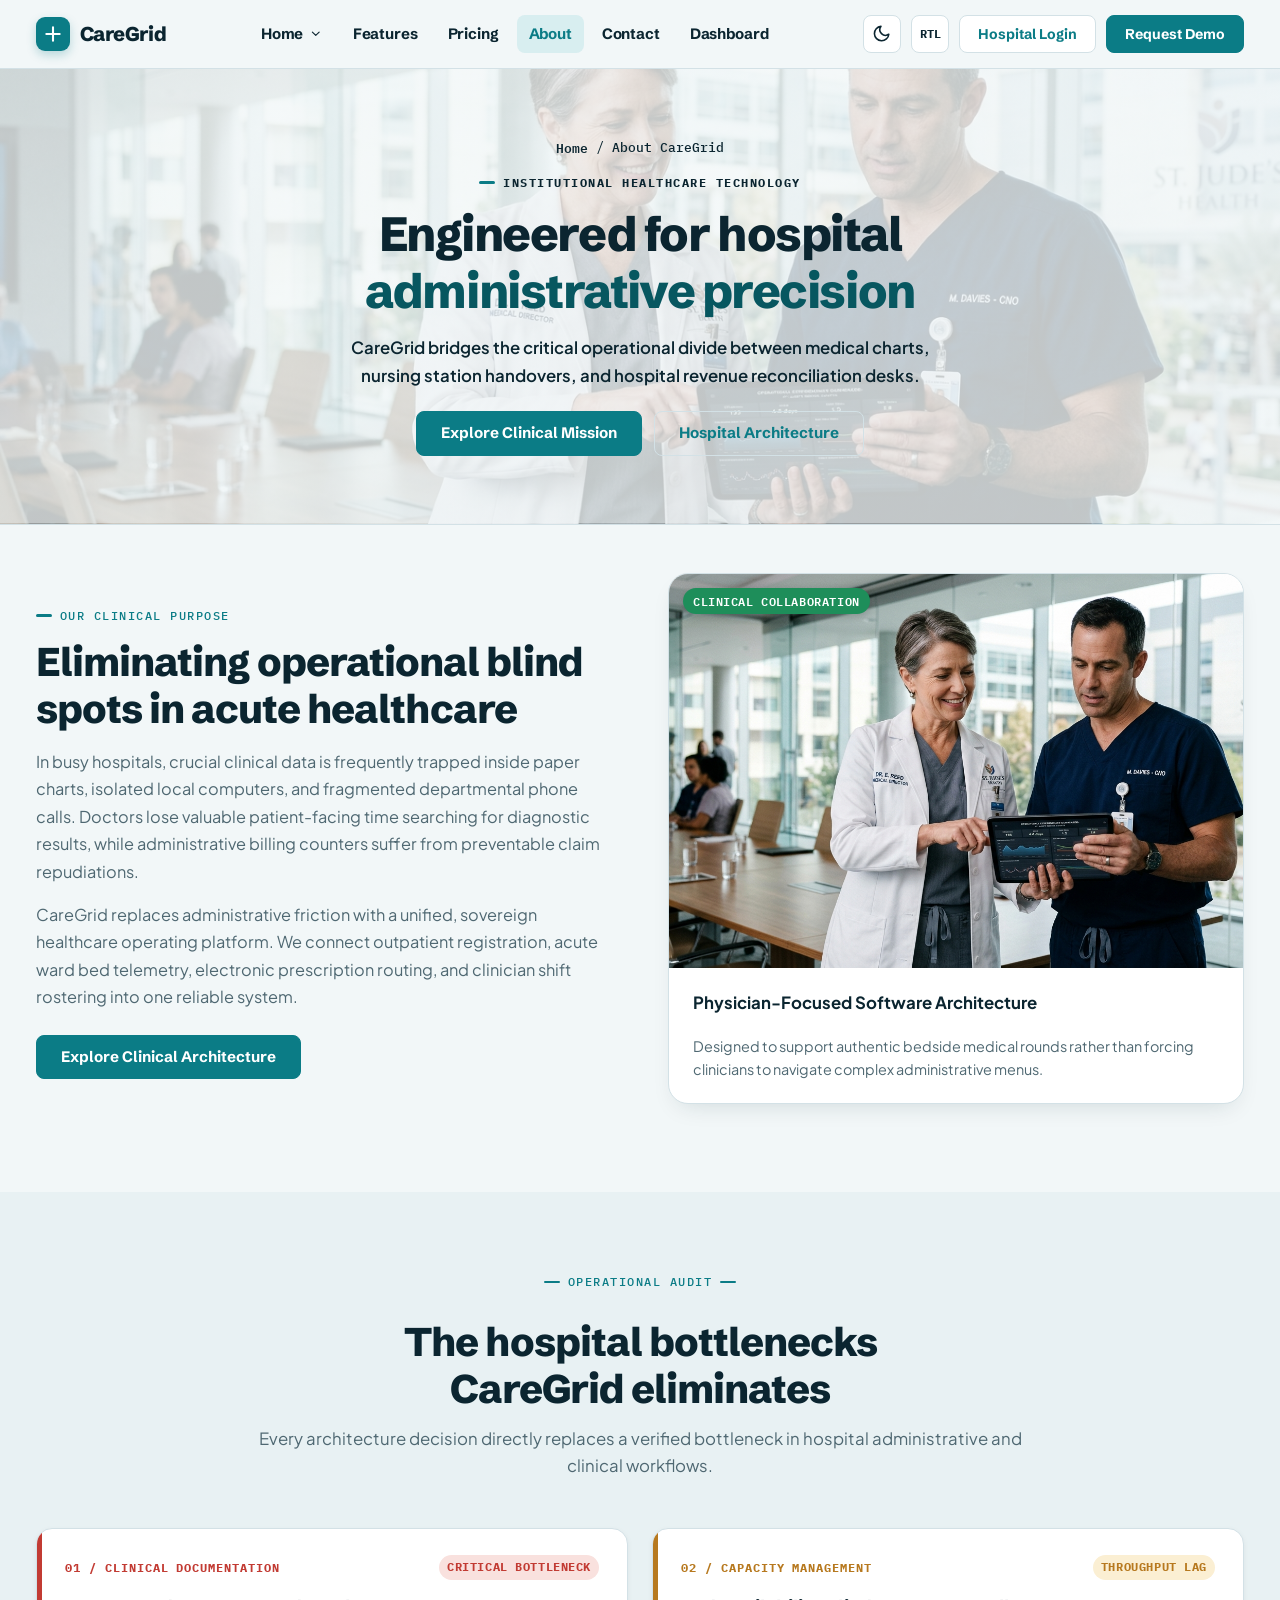
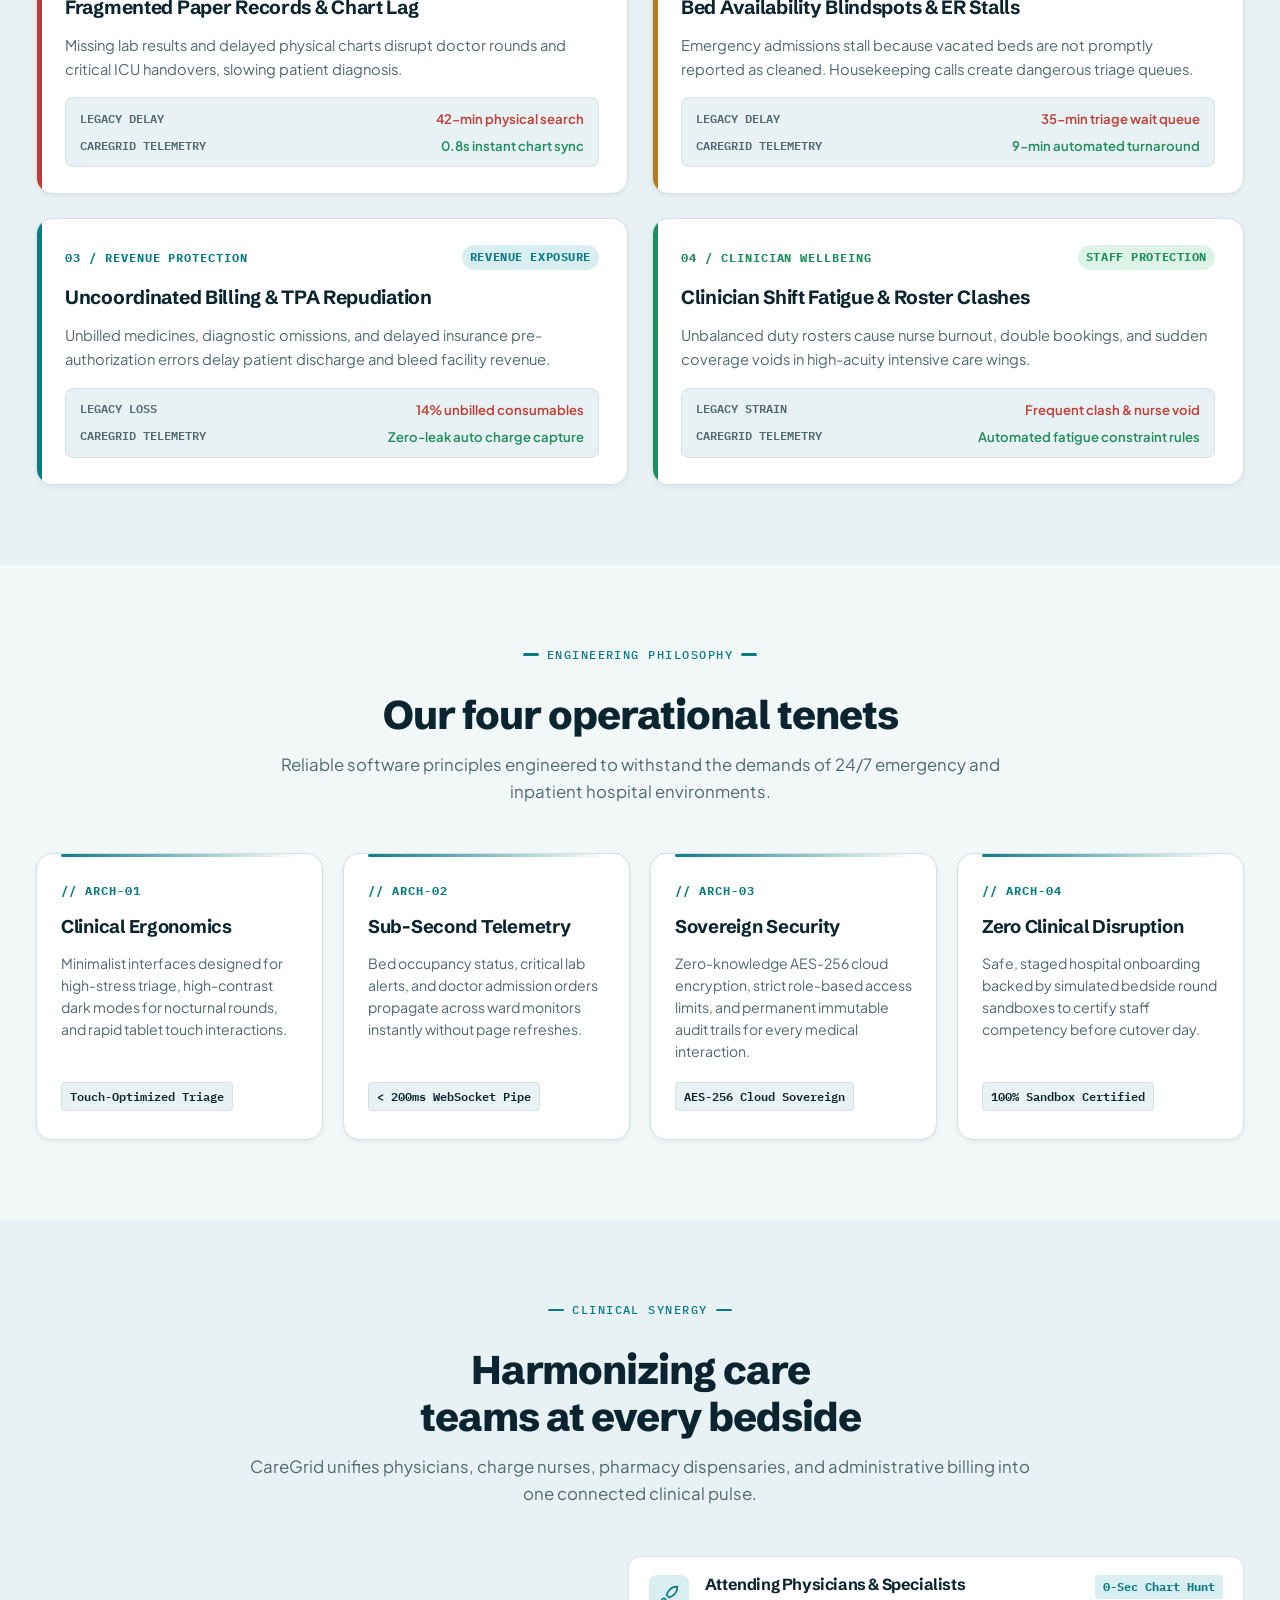
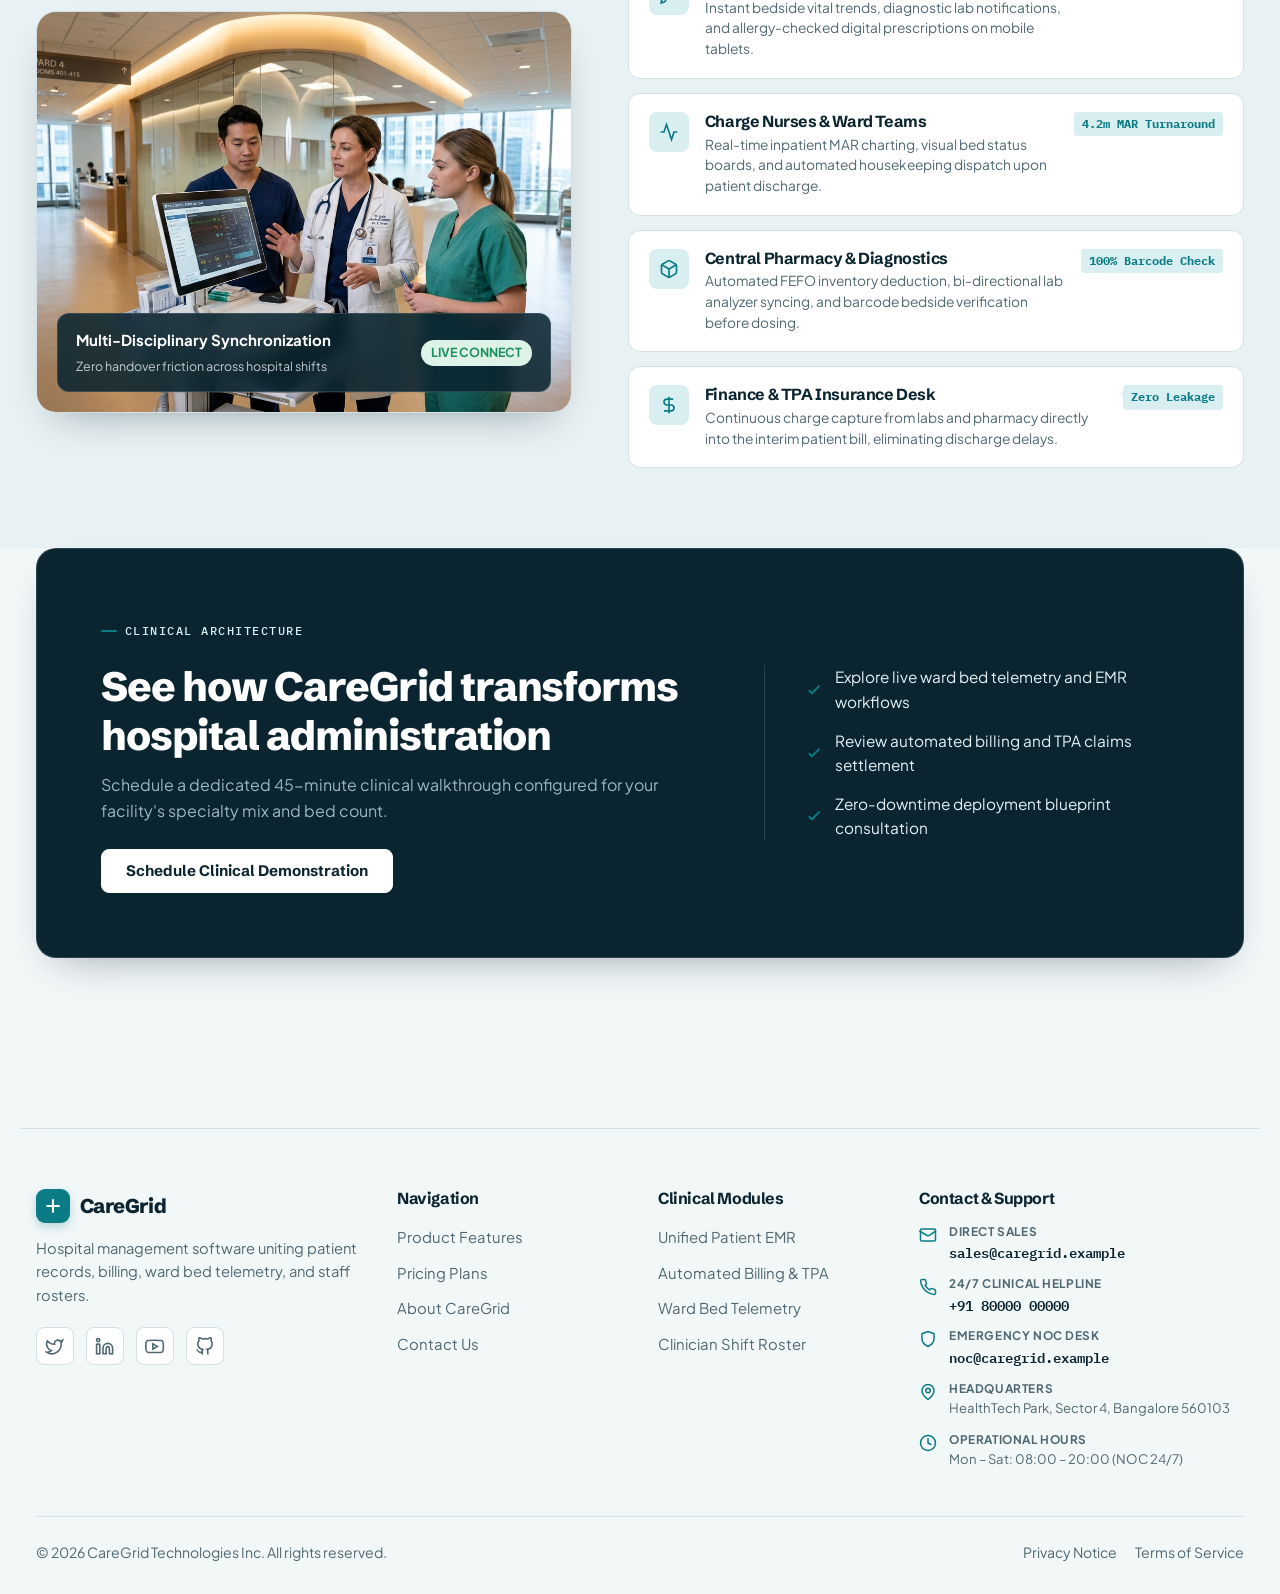
==== commit 28b2454a: "first commit" ====
--- a/about.html
+++ b/about.html
@@ -11,8 +11,9 @@
   <link href="https://fonts.googleapis.com/css2?family=IBM+Plex+Mono:wght@400;500;600;700&family=Plus+Jakarta+Sans:wght@400;500;600;700&family=Schibsted+Grotesk:wght@600;700;800&display=swap" rel="stylesheet">
   
   <link rel="stylesheet" href="assets/css/style.css">
+  <link rel="icon" type="image/svg+xml" href="data:image/svg+xml,%3Csvg xmlns='http://www.w3.org/2000/svg' viewBox='0 0 24 24' fill='%230A9396'%3E%3Cpath d='M9 3h6v6h6v6h-6v6H9v-6H3V9h6V3z'/%3E%3C/svg%3E">
 </head>
-<body id="top">
+<body id="top" class="page-about">
 
   <!-- ==========================================================================
        PUBLIC NAVBAR
@@ -28,13 +29,23 @@
 
       <nav class="nav-menu" aria-label="Main Navigation">
         <div class="nav-dropdown nav-item" id="desktopHomeDropdown">
-          <a href="index.html" class="nav-link nav-home-link" id="desktopHomeToggle" aria-expanded="false">
+          <a href="index.html" class="nav-link nav-home-link" id="desktopHomeToggle" aria-expanded="false" aria-haspopup="true">
             Home
-            <svg class="ic" viewBox="0 0 24 24" fill="none" stroke="currentColor" stroke-width="2" style="width:0.9em;height:0.9em;"><path d="M6 9l6 6 6-6"/></svg>
+            <svg class="ic" viewBox="0 0 24 24" fill="none" stroke="currentColor" stroke-width="2" stroke-linecap="round" stroke-linejoin="round" style="width:0.9em;height:0.9em;"><path d="M6 9l6 6 6-6"/></svg>
           </a>
-          <ul class="dropdown-menu">
-            <li><a href="index.html" class="dropdown-link">Home 1 — Live Operations</a></li>
-            <li><a href="home-2.html" class="dropdown-link">Home 2 — Modern Healthcare Tech</a></li>
+          <ul class="dropdown-menu" aria-label="Home Variations">
+            <li>
+              <a href="index.html" class="dropdown-link">
+                Home 1 &mdash; Live Hospital Operations
+                <small>Ward bed boards, telemetry &amp; billing</small>
+              </a>
+            </li>
+            <li>
+              <a href="home-2.html" class="dropdown-link">
+                Home 2 &mdash; Modern Healthcare Tech
+                <small>Editorial cloud architecture &amp; workflows</small>
+              </a>
+            </li>
           </ul>
         </div>
         <a href="features.html" class="nav-link">Features</a>
@@ -54,7 +65,7 @@
         </button>
 
         <a href="login.html" class="btn btn-secondary btn-sm desktop-only">Hospital Login</a>
-        <a href="demo.html" class="btn btn-sm desktop-only">Request Demo</a>
+        <a href="#" data-open-modal="demo" class="btn btn-sm desktop-only">Request Demo</a>
 
         <button class="hamburger-btn" type="button" id="hamburgerBtn" aria-label="Toggle navigation menu" aria-expanded="false">
           <svg class="ic" viewBox="0 0 24 24" fill="none" stroke="currentColor" stroke-width="2"><path d="M4 6h16M4 12h16M4 18h16"/></svg>
@@ -70,11 +81,11 @@
         <li>
           <a href="#" class="mobile-dropdown-toggle" id="mobileHomeToggle" aria-expanded="false">
             <span>Home</span>
-            <svg class="ic chev-icon" viewBox="0 0 24 24" fill="none" stroke="currentColor" stroke-width="2"><path d="M6 9l6 6 6-6"/></svg>
+            <svg class="ic chev-icon" viewBox="0 0 24 24" fill="none" stroke="currentColor" stroke-width="2" stroke-linecap="round" stroke-linejoin="round"><path d="M6 9l6 6 6-6"/></svg>
           </a>
           <div class="mobile-dropdown-content" id="mobileHomeContent" hidden>
-            <a href="index.html" class="dropdown-link">Home 1 — Live Operations</a>
-            <a href="home-2.html" class="dropdown-link">Home 2 — Modern Healthcare Tech</a>
+            <a href="index.html" class="dropdown-link">Home 1 &mdash; Live Hospital Operations</a>
+            <a href="home-2.html" class="dropdown-link">Home 2 &mdash; Modern Healthcare Tech</a>
           </div>
         </li>
         <li><a href="features.html" class="nav-link">Features</a></li>
@@ -82,7 +93,6 @@
         <li><a href="about.html" class="nav-link active">About Us</a></li>
         <li><a href="contact.html" class="nav-link">Contact</a></li>
         <li><a href="dashboard.html" class="nav-link">Dashboard</a></li>
-        <li><a href="demo.html" class="nav-link">Request Demo</a></li>
       </ul>
 
       <div class="mobile-controls-row">
@@ -98,7 +108,7 @@
 
       <div class="mobile-actions-stack">
         <a href="login.html" class="btn btn-secondary btn-block">Hospital Login</a>
-        <a href="demo.html" class="btn btn-block">Request a Demo</a>
+        <a href="#" data-open-modal="demo" class="btn btn-block">Request a Demo</a>
       </div>
     </div>
   </div>
@@ -107,14 +117,25 @@
     <!-- ==========================================================================
          PAGE HEADING & BREADCRUMB
          ========================================================================== -->
-    <section class="pagehead wrap">
-      <div class="breadcrumb" aria-label="Breadcrumbs">
-        <a href="index.html">Home</a>
-        <span class="breadcrumb-separator">/</span>
-        <span class="breadcrumb-current">About CareGrid</span>
-      </div>
-      <h1>Engineered for hospital administrative precision</h1>
-      <p class="lead">CareGrid was conceived to bridge the critical operational divide between medical charts, nursing station handovers, and hospital revenue reconciliation desks.</p>
+    <section class="pagehead">
+      <div class="wrap">
+        <div class="pagehead-content">
+          <div class="breadcrumb" aria-label="Breadcrumbs">
+            <a href="index.html">Home</a>
+            <span class="breadcrumb-separator">/</span>
+            <span class="breadcrumb-current">About CareGrid</span>
+          </div>
+
+          <span class="eyebrow">Institutional Healthcare Technology</span>
+          <h1>Engineered for hospital <em style="font-style:normal; color:var(--brand);">administrative precision</em></h1>
+          <p class="lead">CareGrid bridges the critical operational divide between medical charts, nursing station handovers, and hospital revenue reconciliation desks.</p>
+
+          <div class="pagehead-actions">
+            <a href="#" data-open-modal="demo" class="btn">Explore Clinical Mission</a>
+            <a href="#purpose" class="btn btn-secondary">Hospital Architecture</a>
+          </div>
+        </div>
+      </div>
     </section>
 
     <!-- ==========================================================================
@@ -132,7 +153,7 @@
             CareGrid replaces administrative friction with a unified, sovereign healthcare operating platform. We connect outpatient registration, acute ward bed telemetry, electronic prescription routing, and clinician shift rostering into one reliable system.
           </p>
           <div style="margin-top:24px;">
-            <a href="demo.html" class="btn">Explore Clinical Architecture</a>
+            <a href="#" data-open-modal="demo" class="btn">Explore Clinical Architecture</a>
           </div>
         </div>
 
@@ -393,7 +414,7 @@
             Schedule a dedicated 45-minute clinical walkthrough configured for your facility's specialty mix and bed count.
           </p>
           <div style="margin-top:24px;">
-            <a href="demo.html" class="btn btn-on-deep">Schedule Clinical Demonstration</a>
+            <a href="#" data-open-modal="demo" class="btn btn-on-deep">Schedule Clinical Demonstration</a>
           </div>
         </div>
 
@@ -445,7 +466,6 @@
           <li><a href="pricing.html">Pricing Plans</a></li>
           <li><a href="about.html">About CareGrid</a></li>
           <li><a href="contact.html">Contact Us</a></li>
-          <li><a href="demo.html">Request a Demo</a></li>
         </ul>
       </div>
 
--- a/assets/css/style.css
+++ b/assets/css/style.css
@@ -655,7 +655,31 @@
   border: 1px solid var(--line);
   border-radius: var(--radius-sm);
   padding: 16px;
-  background-color: var(--bg);
+  background-color: var(--surface);
+  box-shadow: var(--shadow-sm);
+  display: flex;
+  flex-direction: column;
+}
+
+.ward-card .hero-board-subhead {
+  display: flex;
+  flex-direction: column;
+  align-items: flex-start;
+  gap: 4px;
+  min-height: 48px;
+  margin-bottom: 12px;
+}
+
+.ward-card .hero-board-subhead b {
+  font-size: 0.92rem;
+  line-height: 1.25;
+  color: var(--ink);
+}
+
+.ward-card .hero-board-subhead .mono {
+  font-size: 0.78rem;
+  color: var(--muted);
+  font-weight: 600;
 }
 
 .ward-card .beds-grid {
@@ -664,20 +688,53 @@
 }
 
 /* Roster Table */
+.roster-table {
+  width: 100%;
+  min-width: 660px;
+  border-collapse: collapse;
+}
+
 .roster-table td.s,
 .roster-table th.s {
   text-align: center;
+  padding: 10px 6px;
+  width: 44px;
+  min-width: 40px;
+}
+
+.roster-table th:first-child,
+.roster-table td:first-child {
+  padding-left: 16px;
+}
+
+.roster-table th:last-child,
+.roster-table td:last-child {
+  padding-right: 16px;
 }
 
 .roster-table .shift-badge {
-  display: inline-block;
-  width: 36px;
+  display: inline-flex;
+  align-items: center;
+  justify-content: center;
+  width: 32px;
+  height: 28px;
   border-radius: 6px;
   font-family: var(--font-mono);
-  font-size: 0.76rem;
-  font-weight: 600;
-  padding: 3px 0;
-  text-align: center;
+  font-size: 0.78rem;
+  font-weight: 700;
+  cursor: pointer;
+  user-select: none;
+  border: 1px solid transparent;
+  transition: transform 0.15s ease, box-shadow 0.15s ease;
+}
+
+.roster-table .shift-badge:hover {
+  transform: scale(1.12);
+  box-shadow: 0 2px 6px rgba(0, 0, 0, 0.15);
+}
+
+.roster-table .shift-badge:active {
+  transform: scale(0.96);
 }
 
 .s-M { background-color: var(--info-soft); color: var(--info); }
@@ -891,13 +948,18 @@
    9. PHASE 3 — FEATURES PAGE COMPONENT STYLES (CLEAN & SIMPLE)
    ========================================================================== */
 .features-hero-section {
-  padding-block: clamp(40px, 5vw, 64px);
+  min-height: 380px;
+  display: flex;
+  align-items: center;
+  justify-content: center;
+  padding-block: clamp(48px, 6vw, 68px);
   border-bottom: 1px solid var(--line);
   background-color: var(--bg);
+  box-sizing: border-box;
 }
 
 .features-hero-content {
-  max-width: 800px;
+  max-width: 820px;
   margin-inline: auto;
   text-align: center;
   display: flex;
@@ -1171,14 +1233,19 @@
    10. PHASE 4 — PRICING PAGE COMPONENT STYLES
    ========================================================================== */
 .pricing-hero-section {
-  padding-block: clamp(40px, 5vw, 64px);
+  min-height: 425px;
+  display: flex;
+  align-items: center;
+  justify-content: center;
+  padding-block: clamp(48px, 6vw, 68px);
   border-bottom: 1px solid var(--line);
   background-color: var(--bg);
   text-align: center;
+  box-sizing: border-box;
 }
 
 .pricing-hero-content {
-  max-width: 760px;
+  max-width: 820px;
   margin-inline: auto;
   display: flex;
   flex-direction: column;
@@ -1190,13 +1257,14 @@
    ========================================================================== */
 .cap-grid {
   display: grid;
-  grid-template-columns: repeat(2, 1fr);
+  grid-template-columns: repeat(2, minmax(0, 1fr));
   gap: 24px;
   margin-top: 36px;
   align-items: stretch;
 }
 
 .cap-card {
+  min-width: 0;
   background-color: var(--surface);
   border: 1px solid var(--line);
   border-radius: var(--radius-lg);
@@ -1282,7 +1350,7 @@
 
 .cap-tiers {
   display: grid;
-  grid-template-columns: repeat(3, 1fr);
+  grid-template-columns: repeat(3, minmax(0, 1fr));
   gap: 6px;
 }
 
@@ -1328,7 +1396,7 @@
 
 @media (max-width: 1024px) {
   .cap-grid {
-    grid-template-columns: repeat(2, 1fr);
+    grid-template-columns: repeat(2, minmax(0, 1fr));
   }
 }
 
@@ -1826,6 +1894,65 @@
   align-self: flex-start;
 }
 
+@media (max-width: 600px) {
+  .synergy-role-card {
+    flex-wrap: wrap;
+    padding: 16px;
+    gap: 12px;
+  }
+
+  .synergy-role-content {
+    min-width: 0;
+    flex: 1 1 calc(100% - 52px);
+  }
+
+  .synergy-metric-badge {
+    margin-left: 52px;
+    white-space: normal;
+    max-width: calc(100% - 52px);
+  }
+
+  .hub-header {
+    align-items: flex-start;
+    flex-direction: column;
+    gap: 8px;
+  }
+
+  .hub-header > * {
+    max-width: 100%;
+    overflow-wrap: anywhere;
+  }
+}
+
+@media (max-width: 380px) {
+  .synergy-role-card {
+    padding: 14px;
+  }
+
+  .synergy-metric-badge {
+    margin-left: 0;
+    max-width: 100%;
+  }
+}
+
+.demo-page main > :not(.sec-sm) {
+  display: none;
+}
+
+.demo-page main > .sec-sm {
+  padding-block: clamp(32px, 6vw, 64px);
+}
+
+.demo-page main > .sec-sm > .grid {
+  grid-template-columns: minmax(0, 1fr);
+  max-width: 860px;
+  margin-inline: auto;
+}
+
+.demo-page main > .sec-sm > .grid > :not(.form-card) {
+  display: none;
+}
+
 /* Responsive Rules for About Components */
 @media (max-width: 1024px) {
   .tenet-rail {
@@ -1895,9 +2022,9 @@
 
 .map-floating-card {
   position: absolute;
-  bottom: 24px;
+  top: 24px;
   left: 24px;
-  max-width: 420px;
+  max-width: 440px;
   background-color: var(--surface);
   border: 1px solid var(--line);
   border-radius: var(--radius-lg);
@@ -1916,10 +2043,17 @@
   gap: 12px;
 }
 
-.map-floating-card b {
+.map-card-title {
+  display: flex;
+  align-items: center;
+  gap: 12px;
+  margin-block: 2px;
+}
+
+.map-card-title b {
   font-size: 1.05rem;
   color: var(--ink);
-  line-height: 1.3;
+  line-height: 1.35;
 }
 
 .map-floating-card p {
@@ -2045,3 +2179,230 @@
     border-bottom: none;
   }
 }
+
+.hero-grid > *,
+.hero-tech-grid > *,
+.split-section > *,
+.final-cta-card > *,
+.challenge-grid > *,
+.synergy-grid > *,
+.hub-grid > * {
+  min-width: 0;
+}
+
+@media (max-width: 1200px) {
+  .features-hero-section,
+  .pricing-hero-section {
+    min-height: 422px;
+  }
+}
+
+@media (min-width: 1201px) {
+  .pricing-hero-section {
+    padding-block: clamp(40px, 5vw, 61px);
+  }
+}
+
+@media (max-width: 1200px) {
+  .hero-grid,
+  .hero-tech-grid,
+  .split-section,
+  .final-cta-card {
+    grid-template-columns: minmax(0, 1fr);
+  }
+}
+
+@media (max-width: 600px) {
+  .features-hero-section,
+  .pricing-hero-section {
+    min-height: 540px;
+  }
+
+  .map-container iframe {
+    height: 320px;
+  }
+
+  .hero-cta-group > .btn {
+    width: 100%;
+    min-width: 0;
+    white-space: normal;
+    text-align: center;
+    justify-content: center;
+  }
+
+  .final-cta-card .btn {
+    width: 100%;
+    min-width: 0;
+    padding-inline: 12px;
+    white-space: normal;
+    text-align: center;
+  }
+}
+
+@media (max-width: 900px) {
+  .grid.g2 {
+    grid-template-columns: minmax(0, 1fr);
+  }
+}
+
+.sec.wrap > .pricing-toggle-wrap {
+  margin-bottom: 12px;
+}
+
+.pricing-hero-section + .sec.wrap {
+  padding-top: 96px;
+}
+
+.pricing-note {
+  display: block;
+  margin: 0 0 56px;
+  text-align: center;
+  font-size: 0.75rem;
+  color: var(--muted);
+}
+
+@media (max-width: 680px) {
+  .pricing-hero-section + .sec.wrap {
+    padding-top: 72px;
+  }
+}
+
+.page-about main > .pagehead,
+.page-components main > .pagehead,
+.page-contact main > .pagehead,
+.page-demo main > .pagehead,
+.page-features main > .features-hero-section,
+.page-pricing main > .pricing-hero-section,
+.page-login main.login-split-page .login-form-col {
+  background-repeat: no-repeat;
+  background-position: center;
+  background-size: cover;
+  background-image:
+    linear-gradient(rgba(242, 247, 248, 0.8), rgba(242, 247, 248, 0.8)),
+    url("../images/hero-hospital.jpg");
+}
+
+.page-about main > .pagehead {
+  background-image:
+    linear-gradient(rgba(242, 247, 248, 0.8), rgba(242, 247, 248, 0.8)),
+    url("../images/about-clinical-leadership.jpg");
+}
+
+.page-components main > .pagehead,
+.page-demo main > .pagehead,
+.page-login main.login-split-page .login-form-col {
+  background-image:
+    linear-gradient(rgba(242, 247, 248, 0.8), rgba(242, 247, 248, 0.8)),
+    url("../images/hero-tech-hospital.jpg");
+}
+
+.page-features main > .features-hero-section {
+  background-image:
+    linear-gradient(rgba(242, 247, 248, 0.8), rgba(242, 247, 248, 0.8)),
+    url("../images/feature-emr-records.jpg");
+}
+
+.page-pricing main > .pricing-hero-section {
+  background-image:
+    linear-gradient(rgba(242, 247, 248, 0.8), rgba(242, 247, 248, 0.8)),
+    url("../images/about-hospital.jpg");
+}
+
+.page-contact main > .pagehead {
+  background-image:
+    linear-gradient(rgba(242, 247, 248, 0.8), rgba(242, 247, 248, 0.8)),
+    url("../images/about-hospital.jpg");
+}
+
+[data-theme="dark"] .page-about main > .pagehead,
+[data-theme="dark"] .page-components main > .pagehead,
+[data-theme="dark"] .page-contact main > .pagehead,
+[data-theme="dark"] .page-demo main > .pagehead,
+[data-theme="dark"] .page-features main > .features-hero-section,
+[data-theme="dark"] .page-pricing main > .pricing-hero-section,
+[data-theme="dark"] .page-login main.login-split-page .login-form-col {
+  background-image:
+    linear-gradient(rgba(10, 26, 33, 0.82), rgba(10, 26, 33, 0.82)),
+    url("../images/hero-hospital.jpg");
+}
+
+[data-theme="dark"] .page-about main > .pagehead {
+  background-image:
+    linear-gradient(rgba(10, 26, 33, 0.82), rgba(10, 26, 33, 0.82)),
+    url("../images/about-clinical-leadership.jpg");
+}
+
+[data-theme="dark"] .page-components main > .pagehead,
+[data-theme="dark"] .page-demo main > .pagehead,
+[data-theme="dark"] .page-login main.login-split-page .login-form-col {
+  background-image:
+    linear-gradient(rgba(10, 26, 33, 0.82), rgba(10, 26, 33, 0.82)),
+    url("../images/hero-tech-hospital.jpg");
+}
+
+[data-theme="dark"] .page-features main > .features-hero-section {
+  background-image:
+    linear-gradient(rgba(10, 26, 33, 0.82), rgba(10, 26, 33, 0.82)),
+    url("../images/feature-emr-records.jpg");
+}
+
+[data-theme="dark"] .page-pricing main > .pricing-hero-section,
+[data-theme="dark"] .page-contact main > .pagehead {
+  background-image:
+    linear-gradient(rgba(10, 26, 33, 0.82), rgba(10, 26, 33, 0.82)),
+    url("../images/about-hospital.jpg");
+}
+
+.page-about main > .pagehead .eyebrow,
+.page-components main > .pagehead .eyebrow,
+.page-contact main > .pagehead .eyebrow,
+.page-demo main > .pagehead .eyebrow,
+.page-features main > .features-hero-section .eyebrow,
+.page-pricing main > .pricing-hero-section .eyebrow {
+  color: var(--ink);
+  font-weight: 700;
+}
+
+.page-about main > .pagehead .breadcrumb-current,
+.page-components main > .pagehead .breadcrumb-current,
+.page-contact main > .pagehead .breadcrumb-current,
+.page-demo main > .pagehead .breadcrumb-current,
+.page-features main > .features-hero-section .breadcrumb-current,
+.page-pricing main > .pricing-hero-section .breadcrumb-current,
+.page-about main > .pagehead .breadcrumb-separator,
+.page-components main > .pagehead .breadcrumb-separator,
+.page-contact main > .pagehead .breadcrumb-separator,
+.page-demo main > .pagehead .breadcrumb-separator,
+.page-features main > .features-hero-section .breadcrumb-separator,
+.page-pricing main > .pricing-hero-section .breadcrumb-separator {
+  color: var(--ink);
+}
+
+.page-about main > .pagehead .breadcrumb a,
+.page-components main > .pagehead .breadcrumb a,
+.page-contact main > .pagehead .breadcrumb a,
+.page-demo main > .pagehead .breadcrumb a,
+.page-features main > .features-hero-section .breadcrumb a,
+.page-pricing main > .pricing-hero-section .breadcrumb a {
+  color: var(--ink);
+  font-weight: 600;
+}
+
+.page-about main > .pagehead .lead,
+.page-components main > .pagehead .lead,
+.page-contact main > .pagehead .lead,
+.page-demo main > .pagehead .lead,
+.page-features main > .features-hero-section .lead,
+.page-pricing main > .pricing-hero-section .lead {
+  color: var(--ink);
+  font-weight: 600;
+}
+
+.page-about main > .pagehead h1 em,
+.page-components main > .pagehead h1 em,
+.page-contact main > .pagehead h1 em,
+.page-demo main > .pagehead h1 em,
+.page-features main > .features-hero-section h1 em,
+.page-pricing main > .pricing-hero-section h1 em {
+  color: var(--brand-hover) !important;
+}
